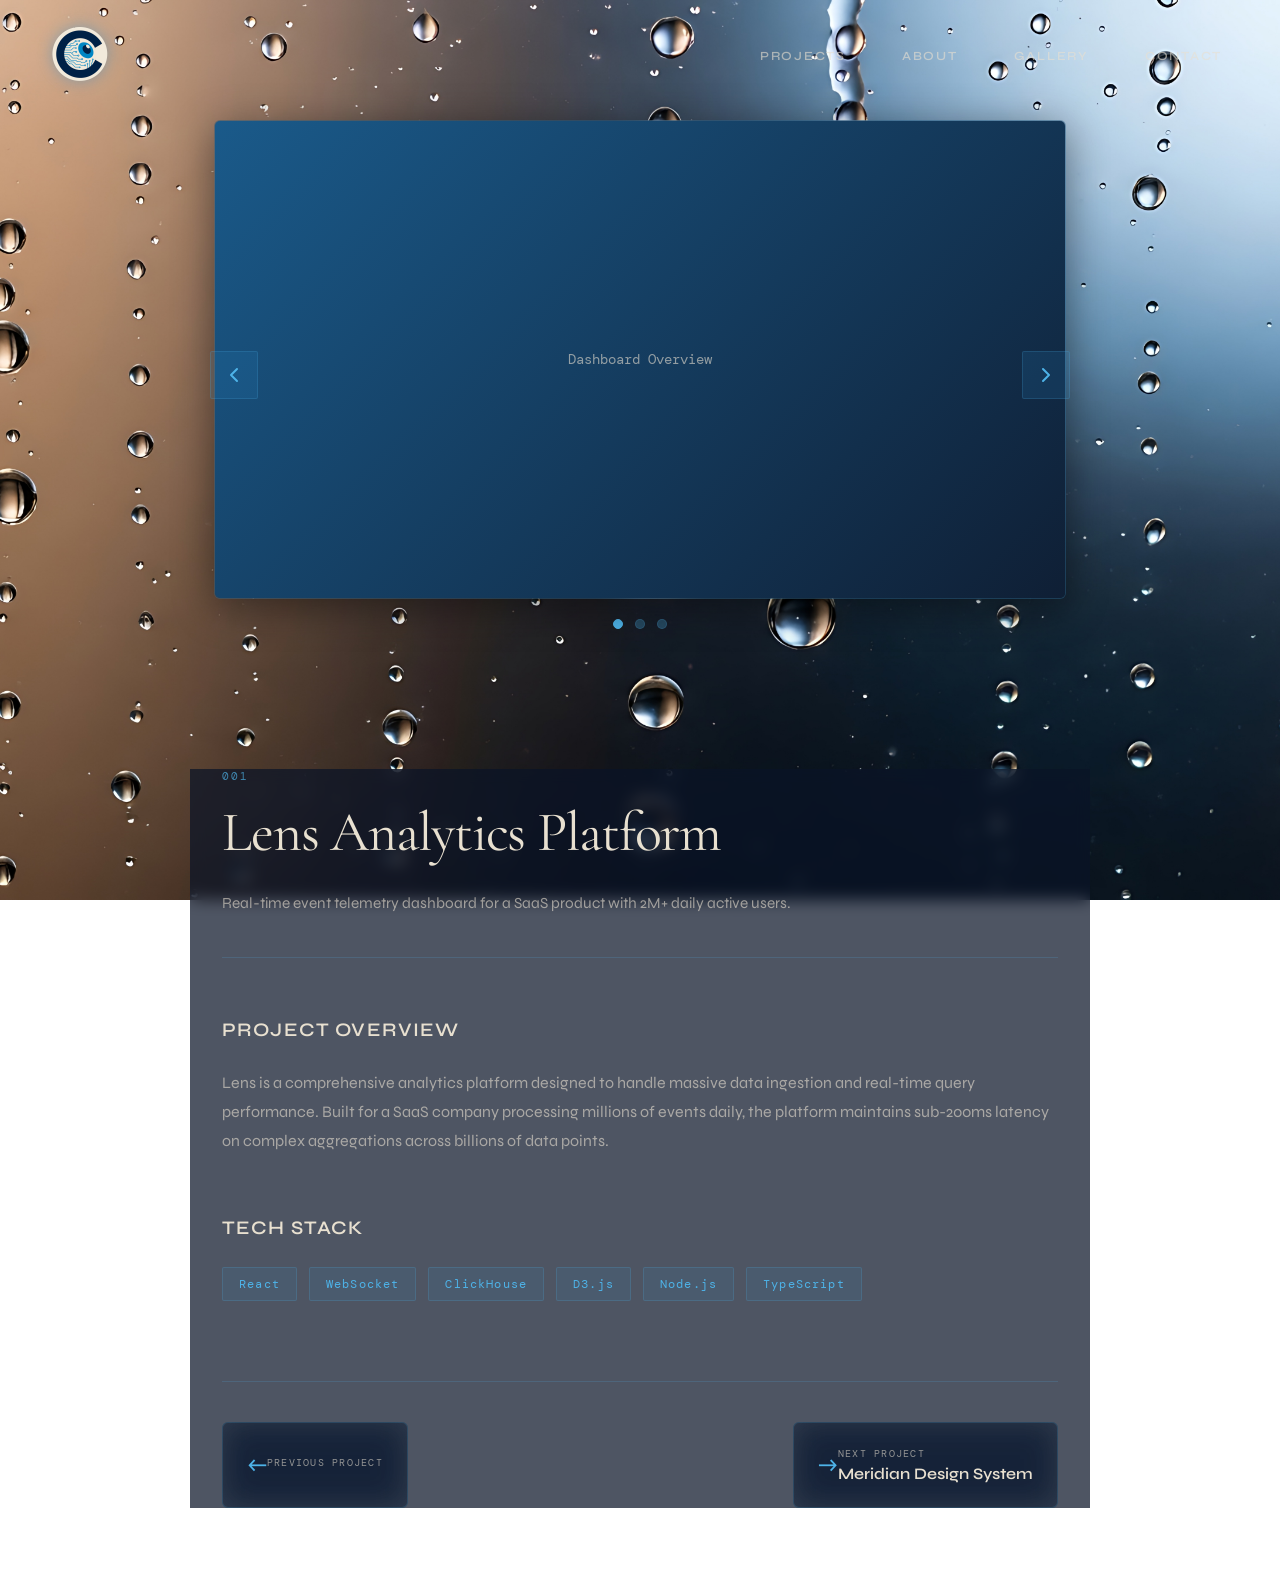
==== project-detail.html @ 80186b22 "ContentUpdate" ====
<!DOCTYPE html>
<html lang="en">

<head>
  <meta charset="UTF-8" />
  <meta name="viewport" content="width=device-width, initial-scale=1.0" />
  <title>Project Detail - Claude Portfolio</title>

  <link rel="icon" type="image/png" href="imgs/mainLogo.png" />

  <!-- Font pairing -->
  <link rel="preconnect" href="https://fonts.googleapis.com" />
  <link rel="preconnect" href="https://fonts.gstatic.com" crossorigin />
  <link
    href="https://fonts.googleapis.com/css2?family=Cormorant+Garamond:ital,wght@0,300;0,400;0,600;1,300;1,400&family=Syne:wght@400;500;600;700&family=DM+Mono:wght@300;400&display=swap"
    rel="stylesheet" />

  <link rel="stylesheet" href="styles.css" />
  <link rel="stylesheet" href="project-detail.css" />
</head>

<body>

  <!-- ============================================================
       NAVBAR
       ============================================================ -->
  <nav class="navbar" id="navbar">
    <div class="nav-logo-wrapper">
      <a href="index.html#projects" class="nav-logo">
        <img src="imgs/mainLogo.png" alt="Logo" />
      </a>
      <div class="logo-controls">
        <button class="ctrl-btn" id="lightModeBtn">
          <span class="ctrl-icon">☀</span>
          <span>Light Mode</span>
        </button>
        <button class="ctrl-btn" id="langBtn">
          <span class="ctrl-icon">🌐</span>
          <span id="langLabel">Español</span>
        </button>
      </div>
    </div>
    <ul class="nav-links">
      <li><a href="index.html#projects">Projects</a></li>
      <li><a href="index.html#about">About</a></li>
      <li><a href="index.html#gallery">Gallery</a></li>
      <li><a href="index.html#contact">Contact</a></li>
    </ul>
  </nav>

  <!-- ============================================================
       PROJECT DETAIL CONTENT
       ============================================================ -->
  <main class="project-detail-main">

    <!-- Media Carousel Section -->
    <section class="project-hero">
      <div class="carousel-container">
        <div class="carousel-wrapper">
          <div class="carousel-track" id="carouselTrack">
            <!-- Media items are dynamically inserted here -->
          </div>
        </div>

        <!-- Desktop Navigation Arrows -->
        <button class="carousel-arrow carousel-arrow--prev" id="carouselPrev" aria-label="Previous media">
          <svg width="24" height="24" viewBox="0 0 24 24" fill="none" stroke="currentColor" stroke-width="2"
            stroke-linecap="round" stroke-linejoin="round">
            <polyline points="15 18 9 12 15 6"></polyline>
          </svg>
        </button>
        <button class="carousel-arrow carousel-arrow--next" id="carouselNext" aria-label="Next media">
          <svg width="24" height="24" viewBox="0 0 24 24" fill="none" stroke="currentColor" stroke-width="2"
            stroke-linecap="round" stroke-linejoin="round">
            <polyline points="9 18 15 12 9 6"></polyline>
          </svg>
        </button>

        <!-- Carousel Indicators -->
        <div class="carousel-indicators" id="carouselIndicators"></div>
      </div>
    </section>

    <!-- Project Info Section -->
    <section class="project-content">
      <div class="section-inner">

        <!-- Project Header -->
        <div class="project-header">
          <p class="project-number" id="projectNumber">001</p>
          <h1 class="project-title" id="projectTitle">Project Title</h1>
          <p class="project-overview" id="projectOverview">
            Project overview will be displayed here...
          </p>
        </div>

        <!-- Project Description -->
        <div class="project-description">
          <h2 class="section-subtitle">Project Overview</h2>
          <div class="description-content" id="projectDescription">
            <p>Project description will be populated here based on the selected project ID.</p>
          </div>
        </div>

        <!-- Tech Stack / Tags Section -->
        <div class="project-tech-stack">
          <h2 class="section-subtitle">Tech Stack</h2>
          <div class="tech-stack-items" id="projectTechStack">
            <!-- Tech tags populated by JavaScript -->
          </div>
        </div>

        <!-- Navigation to other projects -->
        <div class="project-navigation">
          <a id="prevProjectBtn" href="#" class="nav-project-btn nav-project-btn--prev" style="display: none;">
            <span class="nav-arrow">←</span>
            <span class="nav-text">
              <span class="nav-label">Previous Project</span>
              <span class="nav-title" id="prevProjectTitle"></span>
            </span>
          </a>

          <a id="nextProjectBtn" href="#" class="nav-project-btn nav-project-btn--next" style="display: none;">
            <span class="nav-text">
              <span class="nav-label">Next Project</span>
              <span class="nav-title" id="nextProjectTitle"></span>
            </span>
            <span class="nav-arrow">→</span>
          </a>
        </div>

      </div>
    </section>

  </main>

  <!-- Scripts -->
  <script src="project-detail.js"></script>

</body>

</html>
---- styles.css ----
/* ============================================================
   DESIGN TOKENS & CSS VARIABLES
   ============================================================ */
:root {
  --navy: #0f1f35;
  --navy-mid: #162840;
  --blue-bright: #2d8fce;
  --blue-light: #4eb3e8;
  --cream: #e8e0d0;
  --cream-dim: rgba(232, 224, 208, 0.12);
  --glass-bg: rgba(15, 31, 53, 0.42);
  --glass-border: rgba(78, 179, 232, 0.18);
  --glass-shadow: 0 8px 40px rgba(0, 0, 0, 0.45);
  --text-primary: #e8e0d0;
  --text-secondary: rgba(232, 224, 208, 0.60);
  --text-accent: #4eb3e8;

  /* Parallax speed multipliers — tweak freely */
  --bg-parallax-speed: 0.25;
  /* background moves slower */
  --drop-parallax-speed: 0.55;
  /* droplet layer moves faster */

  /* Content max width */
  --content-max: 900px;

  /* Easing */
  --ease-glass: cubic-bezier(0.23, 1, 0.32, 1);
}

/* ============================================================
   RESET & BASE
   ============================================================ */
*,
*::before,
*::after {
  box-sizing: border-box;
  margin: 0;
  padding: 0;
}

html {
  scroll-behavior: smooth;
}

body {
  font-family: 'Syne', sans-serif;
  background: var(--navy);
  color: var(--text-primary);
  overflow-x: hidden;
  cursor: default;
}

/* ============================================================
   NAVBAR
   ============================================================ */
.navbar {
  position: fixed;
  top: 0;
  left: 0;
  right: 0;
  z-index: 100;
  display: flex;
  align-items: center;
  justify-content: space-between;
  padding: 22px 48px;
  /* Subtle glass navbar that appears after scrolling */
  transition: background 0.5s var(--ease-glass), backdrop-filter 0.5s;
}

.navbar.scrolled {
  background: rgba(10, 20, 35, 0.72);
  backdrop-filter: blur(18px) saturate(140%);
  border-bottom: 1px solid var(--glass-border);
}

/* Nav links — text only, hover animated border */
.nav-links {
  display: flex;
  align-items: center;
  gap: 36px;
  list-style: none;
}

.nav-links a {
  position: relative;
  text-decoration: none;
  color: var(--text-secondary);
  font-family: 'Syne', sans-serif;
  font-size: 0.78rem;
  font-weight: 600;
  letter-spacing: 0.14em;
  text-transform: uppercase;
  padding: 6px 10px;
  transition: color 0.3s;
}

/* Animated border on hover — draws in from corners */
.nav-links a::before,
.nav-links a::after {
  content: '';
  position: absolute;
  inset: 0;
  border: 1px solid transparent;
  transition: border-color 0.3s, clip-path 0.4s var(--ease-glass);
}

.nav-links a::before {
  clip-path: inset(0 100% 100% 0);
  border-color: var(--blue-light);
}

.nav-links a::after {
  clip-path: inset(100% 0 0 100%);
  border-color: var(--blue-light);
}

.nav-links a:hover {
  color: var(--text-primary);
}

.nav-links a:hover::before {
  clip-path: inset(0 0 50% 0);
}

.nav-links a:hover::after {
  clip-path: inset(50% 0 0 0);
}

/* Logo — top RIGHT */
.nav-logo {
  display: flex;
  align-items: center;
  gap: 12px;
  text-decoration: none;
}

.nav-logo img {
  width: 64px;
  height: 64px;
  object-fit: contain;
  filter: drop-shadow(0 0 8px rgba(45, 143, 206, 0.45));
  transition: filter 0.3s, transform 0.3s var(--ease-glass);
}

/* ============================================================
   LOGO HOVER PANEL
   ============================================================ */
.nav-logo-wrapper {
  position: relative;
  display: flex;
  align-items: center;
}

/* The two-button panel that appears on logo hover */
.logo-controls {
  position: absolute;
  top: calc(100% + 2px);
  right: 0;
  display: flex;
  flex-direction: column;
  gap: 8px;
  opacity: 0;
  pointer-events: auto;
  transform: translateY(-6px);
  transition: opacity 0.25s var(--ease-glass), transform 0.25s var(--ease-glass), visibility 0.25s;
  z-index: 200;
  visibility: hidden;
}

.nav-logo-wrapper:hover .logo-controls {
  opacity: 1;
  transform: translateY(0);
  visibility: visible;
}

.nav-logo-wrapper:hover .nav-logo img {
  filter: drop-shadow(0 0 14px rgba(78, 179, 232, 0.75));
  transform: scale(1.06);
}

.ctrl-btn {
  font-family: 'DM Mono', monospace;
  font-size: 0.65rem;
  font-weight: 400;
  letter-spacing: 0.14em;
  text-transform: uppercase;
  white-space: nowrap;
  padding: 9px 16px;
  background: rgba(15, 31, 53, 0.72);
  color: var(--cream);
  border: 1px solid var(--glass-border);
  border-radius: 3px;
  cursor: pointer;
  backdrop-filter: blur(16px) saturate(140%);
  -webkit-backdrop-filter: blur(16px) saturate(140%);
  transition: border-color 0.25s, color 0.25s, background 0.25s, transform 0.2s;
  display: flex;
  align-items: center;
  gap: 7px;
}

.ctrl-btn:hover {
  border-color: var(--blue-light);
  color: var(--blue-light);
  transform: translateX(-3px);
}

.ctrl-btn .ctrl-icon {
  font-size: 0.85rem;
  line-height: 1;
}

/* Active state badge */
.ctrl-btn.active {
  border-color: var(--blue-bright);
  color: var(--blue-light);
  background: rgba(45, 143, 206, 0.18);
}

/* ============================================================
   HERO SECTION — 3-LAYER PARALLAX SYSTEM
   ============================================================ */
.hero {
  position: relative;
  width: 100%;
  min-height: max(640px, 100vh);
  overflow: hidden;
}

/* ---- LAYER 1: BACKGROUND ---- */
/* Static or very slow-moving; the "outside world" seen through glass */
.hero__bg {
  position: absolute;
  inset: -20% 0;
  /* oversized so parallax doesn't show edges */
  background: url('imgs/rain_background.jpeg') center center / cover no-repeat;
  will-change: transform;
  filter: none;
  z-index: 0;
  pointer-events: none;
}

/* ---- LAYER 2: DROPLET GLASS LAYER ---- */
/* Same image, but moves at a DIFFERENT scroll speed.
   Masking confines the wet-glass effect to left/right edges only. */
.hero__droplets {
  position: absolute;
  inset: -20% 0;
  background: url('imgs/rain_background.jpeg') center center / cover no-repeat;
  will-change: transform;

  /* Slightly brighter + high-contrast to separate from bg layer */
  filter: brightness(0.85) contrast(1.15) saturate(1.1);

  /* MASKING: droplet layer visible only on left/right ~28% of screen.
     Center fades away, keeping the content zone clean. */
  -webkit-mask-image: linear-gradient(to right,
      rgba(0, 0, 0, 0.92) 0%,
      rgba(0, 0, 0, 0.70) 12%,
      rgba(0, 0, 0, 0.00) 28%,
      rgba(0, 0, 0, 0.00) 72%,
      rgba(0, 0, 0, 0.70) 88%,
      rgba(0, 0, 0, 0.92) 100%);
  mask-image: linear-gradient(to right,
      rgba(0, 0, 0, 0.92) 0%,
      rgba(0, 0, 0, 0.70) 12%,
      rgba(0, 0, 0, 0.00) 28%,
      rgba(0, 0, 0, 0.00) 72%,
      rgba(0, 0, 0, 0.70) 88%,
      rgba(0, 0, 0, 0.92) 100%);

  z-index: 1;
  pointer-events: none;
}

/* Glass sheen between bg and droplet layer */
.hero__glass-sheen {
  position: absolute;
  inset: 0;
  z-index: 2;
  background: transparent;
  pointer-events: none;
}

.hero > .section-inner {
  position: relative;
  z-index: 10;
  padding-top: 120px;
  padding-bottom: 96px;
}

/* ---- LAYER 3: CONTENT ---- */
.hero__content {
  position: absolute;
  inset: 0;
  z-index: 10;
  display: flex;
  flex-direction: column;
  align-items: center;
  justify-content: center;
  text-align: center;
  padding: 0 24px 40px 24px;
}

.hero__eyebrow {
  font-family: 'DM Mono', monospace;
  font-size: 0.70rem;
  font-weight: 400;
  letter-spacing: 0.28em;
  text-transform: uppercase;
  color: var(--blue-light);
  margin-bottom: 20px;
  opacity: 0;
  animation: fadeUp 0.9s var(--ease-glass) 0.2s forwards;
}

.hero__title {
  font-family: 'Cormorant Garamond', serif;
  font-size: clamp(3.2rem, 7vw, 6.2rem);
  font-weight: 300;
  line-height: 1.08;
  letter-spacing: -0.02em;
  color: var(--cream);
  max-width: 720px;
  opacity: 0;
  animation: fadeUp 1s var(--ease-glass) 0.4s forwards;
}

.hero__title em {
  font-style: italic;
  color: var(--blue-light);
}

.hero__subtitle {
  margin-top: 24px;
  font-family: 'Syne', sans-serif;
  font-size: clamp(0.85rem, 1.5vw, 1rem);
  font-weight: 400;
  color: var(--text-secondary);
  max-width: 480px;
  line-height: 1.75;
  opacity: 0;
  animation: fadeUp 1s var(--ease-glass) 0.6s forwards;
}

.hero__cta-group {
  margin-top: 44px;
  display: flex;
  gap: 16px;
  opacity: 0;
  animation: fadeUp 1s var(--ease-glass) 0.8s forwards;
}

.btn-primary {
  font-family: 'Syne', sans-serif;
  font-size: 0.78rem;
  font-weight: 600;
  letter-spacing: 0.14em;
  text-transform: uppercase;
  text-decoration: none;
  padding: 14px 36px;
  background: var(--blue-bright);
  color: #fff;
  border: 1px solid var(--blue-bright);
  border-radius: 2px;
  cursor: pointer;
  transition: background 0.3s, box-shadow 0.3s, transform 0.2s;
}

.btn-primary:hover {
  background: var(--blue-light);
  box-shadow: 0 0 28px rgba(78, 179, 232, 0.4);
  transform: translateY(-2px);
}

.btn-ghost {
  font-family: 'Syne', sans-serif;
  font-size: 0.78rem;
  font-weight: 600;
  letter-spacing: 0.14em;
  text-transform: uppercase;
  text-decoration: none;
  padding: 14px 36px;
  background: transparent;
  color: var(--cream);
  border: 1px solid var(--glass-border);
  border-radius: 2px;
  cursor: pointer;
  transition: border-color 0.3s, color 0.3s, transform 0.2s;
}

.btn-ghost:hover {
  border-color: var(--blue-light);
  color: var(--blue-light);
  transform: translateY(-2px);
}

/* Scroll cue */
.hero__scroll-cue {
  position: absolute;
  bottom: 36px;
  left: 50%;
  transform: translateX(-50%);
  z-index: 10;
  display: flex;
  flex-direction: column;
  align-items: center;
  gap: 10px;
  opacity: 0;
  animation: fadeIn 1s ease 1.4s forwards;
}

.hero__scroll-cue span {
  font-family: 'DM Mono', monospace;
  font-size: 0.62rem;
  letter-spacing: 0.22em;
  text-transform: uppercase;
  color: var(--text-secondary);
}

.scroll-line {
  width: 1px;
  height: 48px;
  background: linear-gradient(to bottom, var(--blue-light), transparent);
  animation: scrollPulse 2s ease-in-out infinite;
}

/* ============================================================
   SECTION SHARED STYLES
   ============================================================ */
section {
  position: relative;
  z-index: 20;
}

.section-inner {
  max-width: var(--content-max);
  margin: 0 auto;
  padding: 0 32px;
}

.section-label {
  font-family: 'DM Mono', monospace;
  font-size: 0.68rem;
  letter-spacing: 0.28em;
  text-transform: uppercase;
  color: var(--blue-light);
  margin-bottom: 16px;
}

.section-title {
  font-family: 'Cormorant Garamond', serif;
  font-size: clamp(2rem, 4vw, 3.2rem);
  font-weight: 300;
  line-height: 1.15;
  color: var(--cream);
}

/* ============================================================
   ABOUT / INTRO STRIP
   ============================================================ */
.about-strip {
  background: var(--navy-mid);
  border-top: 1px solid var(--glass-border);
  border-bottom: 1px solid var(--glass-border);
  padding: 80px 0;
}

.about-strip .section-inner {
  display: grid;
  grid-template-columns: 100%;
  gap: 64px;
  align-items: center;
  justify-content: center;
}

@media (min-width: 1025px) {
  .about-strip .section-inner {
    max-width: 100vw;
  }

  .about-strip .section-inner>div {
    width: 75vw;
    margin: 0 auto;
  }
}

.about-strip p {
  font-size: 1rem;
  line-height: 1.85;
  color: var(--text-secondary);
}

.about-strip p+p {
  margin-top: 20px;
}

.about-stats {
  display: grid;
  grid-template-columns: 1fr 1fr;
  gap: 28px;
}

.stat-card {
  background: var(--cream-dim);
  border: 1px solid var(--glass-border);
  border-radius: 4px;
  padding: 24px;
  backdrop-filter: blur(8px);
}

.stat-card__number {
  font-family: 'Cormorant Garamond', serif;
  font-size: 2.8rem;
  font-weight: 300;
  color: var(--blue-light);
  line-height: 1;
}

.stat-card__label {
  margin-top: 8px;
  font-size: 0.72rem;
  letter-spacing: 0.12em;
  text-transform: uppercase;
  color: var(--text-secondary);
}

/* ============================================================
   PROJECTS SECTION
   ============================================================ */
.projects-section {
  padding: 120px 0 80px;
  background: transparent;
  position: relative;
  overflow: hidden;
}

/* ---- PROJECTS BG LAYER ---- */
.projects__bg {
  position: absolute;
  inset: -120px 0;
  background: url('imgs/rain_background.jpeg') center center / cover no-repeat;
  will-change: transform;
  filter: brightness(0.55) saturate(0.75);
  z-index: 0;
}

/* ---- PROJECTS DROPLET LAYER ---- */
.projects__droplets {
  position: absolute;
  inset: -120px 0;
  background: url('imgs/rain_background.jpeg') center center / cover no-repeat;
  will-change: transform;
  filter: brightness(0.85) contrast(1.15) saturate(1.1);
  -webkit-mask-image: linear-gradient(to right,
      rgba(0, 0, 0, 0.92) 0%,
      rgba(0, 0, 0, 0.70) 12%,
      rgba(0, 0, 0, 0.00) 28%,
      rgba(0, 0, 0, 0.00) 72%,
      rgba(0, 0, 0, 0.70) 88%,
      rgba(0, 0, 0, 0.92) 100%);
  mask-image: linear-gradient(to right,
      rgba(0, 0, 0, 0.92) 0%,
      rgba(0, 0, 0, 0.70) 12%,
      rgba(0, 0, 0, 0.00) 28%,
      rgba(0, 0, 0, 0.00) 72%,
      rgba(0, 0, 0, 0.70) 88%,
      rgba(0, 0, 0, 0.92) 100%);
  z-index: 1;
}

/* Dark navy overlay to keep cards legible against the rain bg */
.projects__overlay {
  position: absolute;
  inset: 0;
  background: transparent;
  z-index: 2;
  pointer-events: none;
}

/* Lift all projects content above the background layers */
.projects-section .section-inner {
  position: relative;
  z-index: 10;
}

.projects-header {
  margin-bottom: 56px;
}

/* Project carousel */
.projects-grid {
  display: flex;
  gap: 24px;
  overflow-x: auto;
  scroll-behavior: smooth;
  scroll-snap-type: x mandatory;
  scrollbar-width: none;
  -ms-overflow-style: none;
  padding: 34px 2px 34px;
}

.projects-grid::-webkit-scrollbar {
  display: none;
}

/* Wrapper for the carousel track and edge controls */
.projects-grid-wrapper {
  position: relative;
  width: 125%;
  margin-left: -12.5%;
  margin-top: -86px;
  padding-top: 34px;
  padding-bottom: 34px;
}

.project-carousel-btn {
  position: absolute;
  top: 50%;
  z-index: 12;
  width: 48px;
  height: 48px;
  display: grid;
  place-items: center;
  border: 1px solid var(--glass-border);
  border-radius: 50%;
  background: rgba(8, 16, 28, 0.72);
  color: var(--cream);
  box-shadow: var(--glass-shadow);
  backdrop-filter: blur(14px);
  -webkit-backdrop-filter: blur(14px);
  cursor: pointer;
  transform: translateY(-50%);
  transition: border-color 0.25s, color 0.25s, opacity 0.25s, transform 0.25s;
}

.project-carousel-btn span {
  display: block;
  font-family: 'Syne', sans-serif;
  font-size: 2.2rem;
  line-height: 1;
  transform: translateY(-2px);
}

.project-carousel-btn:hover,
.project-carousel-btn:focus-visible {
  border-color: rgba(78, 179, 232, 0.55);
  color: var(--blue-light);
  outline: none;
  transform: translateY(-50%) scale(1.05);
}

.project-carousel-btn:disabled {
  cursor: default;
  opacity: 0.35;
  transform: translateY(-50%);
}

.project-carousel-btn--prev {
  left: clamp(-72px, -6vw, 8px);
}

.project-carousel-btn--next {
  right: clamp(-72px, -6vw, 8px);
}

/* ---- FROSTED GLASS CARD ---- */
.project-card {
  position: relative;
  display: flex;
  flex: 0 0 calc((100% - 48px) / 3);
  flex-direction: column;
  min-height: 500px;
  background: var(--glass-bg);
  border: 1px solid var(--glass-border);
  border-radius: 6px;
  padding: 28px;
  backdrop-filter: blur(16px) saturate(130%);
  -webkit-backdrop-filter: blur(16px) saturate(130%);
  box-shadow: var(--glass-shadow), inset 0 1px 0 rgba(78, 179, 232, 0.08);
  transition:
    transform 0.38s var(--ease-glass),
    box-shadow 0.38s var(--ease-glass),
    border-color 0.3s;
  overflow: hidden;
  scroll-snap-align: start;
}

/* Inner glass sheen line at top */
.project-card::before {
  content: '';
  position: absolute;
  top: 0;
  left: 12px;
  right: 12px;
  height: 1px;
  background: linear-gradient(to right, transparent, rgba(78, 179, 232, 0.35), transparent);
}

.project-card:hover {
  transform: translateY(-6px) scale(1.015);
  border-color: rgba(78, 179, 232, 0.40);
  box-shadow:
    0 20px 60px rgba(0, 0, 0, 0.55),
    0 0 30px rgba(45, 143, 206, 0.12),
    inset 0 1px 0 rgba(78, 179, 232, 0.12);
}


.card-number {
  font-family: 'DM Mono', monospace;
  font-size: 0.62rem;
  letter-spacing: 0.18em;
  color: var(--blue-light);
  opacity: 0.7;
  margin-bottom: 20px;
}

.project-card-media {
  width: 80%;
  aspect-ratio: 1 / 1;
  align-self: center;
  margin-bottom: 22px;
  border: 1px dashed rgba(78, 179, 232, 0.32);
  border-radius: 4px;
  background: transparent;
  overflow: hidden;
}

.project-card-media img {
  width: 100%;
  height: 100%;
  display: block;
  object-fit: cover;
}

.card-title {
  font-family: 'Cormorant Garamond', serif;
  font-size: 1.45rem;
  font-weight: 400;
  line-height: 1.25;
  color: var(--cream);
  margin-bottom: 12px;
}

.card-desc {
  font-size: 0.84rem;
  line-height: 1.75;
  color: var(--text-secondary);
  margin-bottom: 24px;
}

.card-tech {
  display: flex;
  flex-wrap: wrap;
  gap: 8px;
  margin-bottom: 20px;
}

.tech-tag {
  font-family: 'DM Mono', monospace;
  font-size: 0.63rem;
  letter-spacing: 0.10em;
  padding: 5px 10px;
  border: 1px solid var(--glass-border);
  border-radius: 2px;
  color: var(--blue-light);
  background: rgba(45, 143, 206, 0.07);
}

/* ---- VIEW PROJECT BUTTON ---- */
.btn-view-project {
  font-family: 'Syne', sans-serif;
  font-size: 0.75rem;
  font-weight: 600;
  letter-spacing: 0.12em;
  text-transform: uppercase;
  text-decoration: none;
  display: block;
  width: 100%;
  text-align: center;
  padding: 11px 28px;
  background: var(--blue-bright);
  color: #fff;
  border: 1px solid var(--blue-bright);
  border-radius: 2px;
  cursor: pointer;
  transition: background 0.3s, box-shadow 0.3s, transform 0.2s;
  margin-top: auto;
}

.btn-view-project:hover {
  background: var(--blue-light);
  box-shadow: 0 0 24px rgba(78, 179, 232, 0.35);
  transform: translateY(-2px);
}

/* ---- FROSTED FADE OVERLAY ---- */
/* Sits below the Show More button, above the hidden cards */
.projects-fade-overlay {
  position: absolute;
  bottom: 0;
  left: 0;
  right: 0;
  height: 180px;
  background: linear-gradient(to bottom,
      transparent 0%,
      rgba(15, 31, 53, 0.65) 40%,
      rgba(15, 31, 53, 0.95) 100%);
  backdrop-filter: blur(4px);
  -webkit-backdrop-filter: blur(4px);
  pointer-events: none;
  transition: opacity 0.55s var(--ease-glass);
  border-radius: 0 0 6px 6px;
}

.projects-fade-overlay.hidden {
  opacity: 0;
}

/* ---- SHOW MORE BUTTON ---- */
.show-more-wrap {
  text-align: center;
  margin-top: 40px;
}

.btn-show-more {
  position: relative;
  font-family: 'Syne', sans-serif;
  font-size: 0.78rem;
  font-weight: 600;
  letter-spacing: 0.18em;
  text-transform: uppercase;
  background: transparent;
  color: var(--cream);
  border: 1px solid var(--glass-border);
  border-radius: 2px;
  padding: 14px 40px;
  cursor: pointer;
  transition: border-color 0.3s, color 0.3s, transform 0.25s;
  backdrop-filter: blur(8px);
}

.btn-show-more:hover {
  border-color: var(--blue-light);
  color: var(--blue-light);
  transform: translateY(-2px);
}

.btn-show-more.hidden {
  display: none;
}

/* ============================================================
   GALLERY SECTION
   ============================================================ */
.gallery-section {
  padding: 120px 0 80px;
  background: var(--navy-mid);
  border-top: 1px solid var(--glass-border);
  border-bottom: 1px solid var(--glass-border);
  position: relative;
  overflow: hidden;
}

/* Gallery background layers — hidden, section has solid color */
.gallery__bg {
  position: absolute;
  inset: -20% 0;
  background: url('imgs/rain_background.jpeg') center center / cover no-repeat;
  will-change: transform;
  filter: brightness(0.55) saturate(0.75);
  z-index: 0;
  display: none;
}

.gallery__droplets {
  position: absolute;
  inset: -20% 0;
  background: url('imgs/rain_background.jpeg') center center / cover no-repeat;
  will-change: transform;
  filter: brightness(0.85) contrast(1.15) saturate(1.1);
  -webkit-mask-image: linear-gradient(to right,
      rgba(0, 0, 0, 0.92) 0%,
      rgba(0, 0, 0, 0.70) 12%,
      rgba(0, 0, 0, 0.00) 28%,
      rgba(0, 0, 0, 0.00) 72%,
      rgba(0, 0, 0, 0.70) 88%,
      rgba(0, 0, 0, 0.92) 100%);
  mask-image: linear-gradient(to right,
      rgba(0, 0, 0, 0.92) 0%,
      rgba(0, 0, 0, 0.70) 12%,
      rgba(0, 0, 0, 0.00) 28%,
      rgba(0, 0, 0, 0.70) 88%,
      rgba(0, 0, 0, 0.92) 100%);
  z-index: 1;
  display: none;
}

.gallery__overlay {
  position: absolute;
  inset: 0;
  background: transparent;
  z-index: 2;
  pointer-events: none;
  display: none;
}

.gallery-section .section-inner {
  position: relative;
  z-index: 10;
}

.gallery-header {
  margin-bottom: 56px;
}

/* Gallery grid */
.gallery-grid {
  display: grid;
  grid-template-columns: repeat(3, 1fr);
  gap: 24px;
}

.gallery-item {
  position: relative;
  border-radius: 6px;
  overflow: hidden;
  transition: transform 0.38s var(--ease-glass), box-shadow 0.38s var(--ease-glass);
  cursor: pointer;
}

.gallery-image {
  width: 100%;
  aspect-ratio: 1 / 1;
  display: flex;
  align-items: center;
  justify-content: center;
  position: relative;
  overflow: hidden;
}

.gallery-item:hover .gallery-image::after {
  opacity: 1;
}

.gallery-image::after {
  content: '';
  position: absolute;
  inset: 0;
  background: rgba(0, 0, 0, 0.3);
  opacity: 0;
  transition: opacity 0.3s var(--ease-glass);
}

.gallery-item-title {
  font-family: 'Cormorant Garamond', serif;
  font-size: 1.2rem;
  font-weight: 400;
  color: var(--cream);
  margin-top: 16px;
  margin-bottom: 8px;
}

.gallery-item-desc {
  font-size: 0.78rem;
  color: var(--text-secondary);
  line-height: 1.6;
}

.gallery-item:hover {
  transform: translateY(-4px);
  box-shadow: 0 12px 40px rgba(0, 0, 0, 0.4);
}

/* ============================================================
   FOOTER
   ============================================================ */
footer {
  background: var(--navy-mid);
  border-top: 1px solid var(--glass-border);
  padding: 64px 0 48px;
  position: relative;
  z-index: 20;
}

.footer-inner {
  max-width: var(--content-max);
  margin: 0 auto;
  padding: 0 32px;
  display: flex;
  justify-content: center;
}

.footer-contact-panel {
  width: min(100%, 720px);
  padding: 36px;
  background:
    linear-gradient(135deg, rgba(78, 179, 232, 0.08), rgba(78, 179, 232, 0.02)),
    rgba(15, 31, 53, 0.42);
  border: 1px solid var(--glass-border);
  border-radius: 18px;
  backdrop-filter: blur(16px) saturate(135%);
  -webkit-backdrop-filter: blur(16px) saturate(135%);
  box-shadow: var(--glass-shadow);
}

.footer-kicker {
  font-family: 'DM Mono', monospace;
  font-size: 0.68rem;
  letter-spacing: 0.24em;
  text-transform: uppercase;
  color: var(--blue-light);
  margin-bottom: 16px;
}

.footer-title {
  font-family: 'Cormorant Garamond', serif;
  font-size: clamp(2.1rem, 4vw, 3.4rem);
  font-weight: 300;
  line-height: 1;
  color: var(--cream);
  margin-bottom: 28px;
}

.footer-contact-list {
  display: flex;
  flex-direction: column;
  gap: 14px;
}

.footer-contact-item {
  display: flex;
  align-items: center;
  justify-content: space-between;
  gap: 20px;
  padding: 18px 20px;
  border: 1px solid rgba(78, 179, 232, 0.14);
  border-radius: 14px;
  background: rgba(255, 255, 255, 0.03);
  text-decoration: none;
  transition: border-color 0.25s, transform 0.25s, background 0.25s;
}

.footer-contact-item:hover {
  border-color: rgba(78, 179, 232, 0.34);
  background: rgba(78, 179, 232, 0.08);
  transform: translateY(-2px);
}

.footer-contact-label {
  font-family: 'DM Mono', monospace;
  font-size: 0.72rem;
  letter-spacing: 0.18em;
  text-transform: uppercase;
  color: var(--blue-light);
}

.footer-contact-value {
  font-size: 0.96rem;
  color: var(--text-primary);
  text-align: right;
  word-break: break-word;
}

.footer-bottom {
  max-width: var(--content-max);
  margin: 48px auto 0;
  padding: 24px 32px 0;
  border-top: 1px solid var(--glass-border);
  display: flex;
  justify-content: space-between;
  align-items: center;
}

.footer-bottom p {
  font-family: 'DM Mono', monospace;
  font-size: 0.65rem;
  letter-spacing: 0.12em;
  color: var(--text-secondary);
  opacity: 0.55;
}

/* ============================================================
   LIGHT MODE — cream background, navy lettering
   ============================================================ */

/* Override CSS custom properties */
body.light-mode {
  --text-primary: #0f1f35;
  --text-secondary: rgba(15, 31, 53, 0.60);
  --text-accent: #1a5a8a;
  --glass-bg: rgba(216, 208, 190, 0.60);
  --glass-border: rgba(15, 31, 53, 0.18);
  --glass-shadow: 0 8px 40px rgba(0, 0, 0, 0.12);
  --cream-dim: rgba(15, 31, 53, 0.06);
  background: #e8e0d0;
  color: #0f1f35;
  transition: background 0.4s ease, color 0.4s ease;
}

/* Navbar */
body.light-mode .navbar.scrolled {
  background: rgba(232, 224, 208, 0.85);
  border-bottom-color: rgba(15, 31, 53, 0.15);
}

body.light-mode .nav-links a {
  color: rgba(15, 31, 53, 0.60);
}

body.light-mode .nav-links a:hover {
  color: #0f1f35;
}

body.light-mode .nav-links a::before,
body.light-mode .nav-links a::after {
  border-color: #1a5a8a;
}

/* Hero layers — brighter in light mode */
body.light-mode .hero__bg {
  filter: brightness(0.80) saturate(0.85);
}

body.light-mode .hero__droplets {
  filter: brightness(1.05) contrast(1.1) saturate(1.05);
}

body.light-mode .hero__glass-sheen {
  background:
    radial-gradient(ellipse 80% 80% at 50% 50%,
      transparent 50%,
      rgba(232, 224, 208, 0.45) 100%),
    linear-gradient(to right,
      rgba(232, 224, 208, 0.25) 0%,
      rgba(232, 224, 208, 0.00) 22%,
      rgba(232, 224, 208, 0.00) 78%,
      rgba(232, 224, 208, 0.25) 100%);
}

/* Hero text stays cream so it reads against the image */
body.light-mode .hero__title {
  color: #e8e0d0;
}

body.light-mode .hero__eyebrow {
  color: #a8d8f0;
}

body.light-mode .hero__subtitle {
  color: rgba(232, 224, 208, 0.80);
}

body.light-mode .scroll-line {
  background: linear-gradient(to bottom, #a8d8f0, transparent);
}

body.light-mode .hero__scroll-cue span {
  color: rgba(232, 224, 208, 0.70);
}

/* About strip */
body.light-mode .about-strip {
  background: #d8d0c0;
  border-color: rgba(15, 31, 53, 0.15);
}

body.light-mode .about-strip p {
  color: rgba(15, 31, 53, 0.65);
}

body.light-mode .stat-card {
  background: rgba(15, 31, 53, 0.06);
  border-color: rgba(15, 31, 53, 0.14);
}

body.light-mode .stat-card__number {
  color: #1a5a8a;
}

body.light-mode .stat-card__label {
  color: rgba(15, 31, 53, 0.55);
}

/* Section labels and titles */
body.light-mode .section-label {
  color: #1a5a8a;
}

body.light-mode .section-title {
  color: #0f1f35;
}

/* Projects section overlay — lighter in light mode */
body.light-mode .projects__overlay {
  background: rgba(220, 213, 198, 0.60);
}

body.light-mode .projects__bg {
  filter: brightness(0.80) saturate(0.85);
}

body.light-mode .projects__droplets {
  filter: brightness(1.05) contrast(1.1) saturate(1.05);
}

/* Project cards */
body.light-mode .project-card {
  background: rgba(232, 224, 208, 0.70);
  border-color: rgba(15, 31, 53, 0.15);
  box-shadow: 0 8px 32px rgba(0, 0, 0, 0.10), inset 0 1px 0 rgba(255, 255, 255, 0.6);
}

body.light-mode .project-card::before {
  background: linear-gradient(to right, transparent, rgba(15, 31, 53, 0.15), transparent);
}

body.light-mode .project-card:hover {
  border-color: rgba(26, 90, 138, 0.45);
  box-shadow: 0 20px 50px rgba(0, 0, 0, 0.14), 0 0 24px rgba(26, 90, 138, 0.10),
    inset 0 1px 0 rgba(255, 255, 255, 0.7);
}

body.light-mode .project-carousel-btn {
  background: rgba(232, 224, 208, 0.78);
  color: #0f1f35;
}

body.light-mode .card-number {
  color: #1a5a8a;
}

body.light-mode .project-card-media {
  border-color: rgba(26, 90, 138, 0.28);
}

body.light-mode .card-title {
  color: #0f1f35;
}

body.light-mode .card-desc {
  color: rgba(15, 31, 53, 0.62);
}

body.light-mode .tech-tag {
  color: #1a5a8a;
  border-color: rgba(15, 31, 53, 0.15);
  background: rgba(26, 90, 138, 0.07);
}

body.light-mode .projects-fade-overlay {
  background: linear-gradient(to bottom,
      transparent 0%,
      rgba(220, 213, 198, 0.65) 40%,
      rgba(220, 213, 198, 0.95) 100%);
}

/* Buttons */
body.light-mode .btn-ghost {
  color: #0f1f35;
  border-color: rgba(15, 31, 53, 0.25);
}

body.light-mode .btn-ghost:hover {
  border-color: #1a5a8a;
  color: #1a5a8a;
}

body.light-mode .btn-show-more {
  color: #0f1f35;
  border-color: rgba(15, 31, 53, 0.25);
}

body.light-mode .btn-show-more:hover {
  border-color: #1a5a8a;
  color: #1a5a8a;
}

/* Control buttons */
body.light-mode .ctrl-btn {
  background: rgba(232, 224, 208, 0.88);
  color: #0f1f35;
  border-color: rgba(15, 31, 53, 0.20);
}

body.light-mode .ctrl-btn:hover {
  border-color: #1a5a8a;
  color: #1a5a8a;
}

body.light-mode .ctrl-btn.active {
  border-color: #1a5a8a;
  color: #1a5a8a;
  background: rgba(26, 90, 138, 0.10);
}

/* Gallery section */
body.light-mode .gallery__overlay {
  background: rgba(220, 213, 198, 0.60);
}

body.light-mode .gallery__bg {
  filter: brightness(0.80) saturate(0.85);
}

body.light-mode .gallery__droplets {
  filter: brightness(1.05) contrast(1.1) saturate(1.05);
}

body.light-mode .gallery-item-title {
  color: #0f1f35;
}

body.light-mode .gallery-item-desc {
  color: rgba(15, 31, 53, 0.62);
}

/* Footer */
body.light-mode footer {
  background: #d8d0c0;
  border-top-color: rgba(15, 31, 53, 0.15);
}

body.light-mode .footer-bubble-mobile {
  background: rgba(255, 255, 255, 0.96);
  color: #0f1f35;
  box-shadow: 0 18px 40px rgba(15, 31, 53, 0.12);
}

body.light-mode .footer-bubble-mobile::after {
  border-color: transparent transparent rgba(255, 255, 255, 0.96) transparent;
}

body.light-mode .footer-links h4 {
  color: #1a5a8a;
}

body.light-mode .footer-links a {
  color: rgba(15, 31, 53, 0.60);
}

body.light-mode .footer-links a:hover {
  color: #0f1f35;
}

body.light-mode .footer-bottom {
  border-top-color: rgba(15, 31, 53, 0.12);
}

body.light-mode .footer-bottom p {
  color: rgba(15, 31, 53, 0.45);
}

body.light-mode .nav-logo img {
  filter: drop-shadow(0 0 8px rgba(26, 90, 138, 0.35));
}

/* ============================================================
   KEYFRAME ANIMATIONS
   ============================================================ */
@keyframes fadeUp {
  from {
    opacity: 0;
    transform: translateY(22px);
  }

  to {
    opacity: 1;
    transform: translateY(0);
  }
}

@keyframes fadeIn {
  from {
    opacity: 0;
  }

  to {
    opacity: 1;
  }
}

@keyframes scrollPulse {

  0%,
  100% {
    opacity: 0.3;
    transform: scaleY(1);
  }

  50% {
    opacity: 1;
    transform: scaleY(1.15);
  }
}

/* ============================================================
   MOBILE BOTTOM NAV — Floating Glass Island
   Hidden on desktop; shown via media query at ≤ 768px.
   ============================================================ */
.mobile-bottom-nav {
  /* Hidden by default — revealed at ≤ 768px */
  display: none;
  position: fixed;
  bottom: 16px;
  left: 50%;
  transform: translateX(-50%);
  z-index: 1000;

  /* Pill-shaped floating island */
  width: 90%;
  max-width: 400px;
  padding: 8px 12px;
  border-radius: 999px;

  /* Glass effect */
  background: rgba(10, 20, 35, 0.72);
  backdrop-filter: blur(20px) saturate(150%);
  -webkit-backdrop-filter: blur(20px) saturate(150%);
  border: 1px solid var(--glass-border);
  box-shadow:
    0 8px 32px rgba(0, 0, 0, 0.45),
    0 0 0 1px rgba(78, 179, 232, 0.06),
    inset 0 1px 0 rgba(255, 255, 255, 0.05);

  /* Layout */
  align-items: center;
  justify-content: space-around;
  gap: 4px;
}

/* ---- Individual nav item ---- */
.mobile-nav-item {
  display: flex;
  flex-direction: column;
  align-items: center;
  justify-content: center;
  gap: 4px;
  text-decoration: none;
  color: var(--text-secondary);
  padding: 8px 12px;
  border-radius: 16px;
  min-width: 56px;
  min-height: 44px;
  /* Accessibility: ≥ 44px tap target */
  transition:
    color 0.3s var(--ease-glass),
    transform 0.25s var(--ease-glass),
    background 0.3s var(--ease-glass);
  position: relative;
}

.mobile-nav-item svg {
  width: 22px;
  height: 22px;
  flex-shrink: 0;
  transition: transform 0.25s var(--ease-glass);
}

.mobile-nav-item span {
  font-family: 'Syne', sans-serif;
  font-size: 0.58rem;
  font-weight: 600;
  letter-spacing: 0.08em;
  text-transform: uppercase;
  line-height: 1;
}

/* ---- Hover / Tap interaction ---- */
.mobile-nav-item:hover,
.mobile-nav-item:active {
  color: var(--cream);
  transform: translateY(-3px);
}

.mobile-nav-item:hover svg,
.mobile-nav-item:active svg {
  transform: scale(1.12);
}

/* ---- Active state — current section ---- */
.mobile-nav-item.active {
  color: var(--blue-light);
  background: rgba(45, 143, 206, 0.12);
}

/* Glow dot indicator below active icon */
.mobile-nav-item.active::after {
  content: '';
  position: absolute;
  bottom: 4px;
  left: 50%;
  transform: translateX(-50%);
  width: 4px;
  height: 4px;
  border-radius: 50%;
  background: var(--blue-light);
  box-shadow: 0 0 8px rgba(78, 179, 232, 0.6);
  animation: navDotPulse 2s ease-in-out infinite;
}

@keyframes navDotPulse {

  0%,
  100% {
    opacity: 0.7;
  }

  50% {
    opacity: 1;
  }
}

@keyframes footerBubbleReveal {
  from {
    opacity: 0;
    transform: translateY(16px) scale(0.96);
  }

  to {
    opacity: 1;
    transform: translateY(0) scale(1);
  }
}

@keyframes blinkCursor {

  0%,
  49% {
    opacity: 1;
  }

  50%,
  100% {
    opacity: 0;
  }
}

/* ---- Light mode overrides ---- */
body.light-mode .mobile-bottom-nav {
  background: rgba(232, 224, 208, 0.82);
  border-color: rgba(15, 31, 53, 0.15);
  box-shadow:
    0 8px 32px rgba(0, 0, 0, 0.12),
    0 0 0 1px rgba(15, 31, 53, 0.06),
    inset 0 1px 0 rgba(255, 255, 255, 0.5);
}

body.light-mode .mobile-nav-item {
  color: rgba(15, 31, 53, 0.55);
}

body.light-mode .mobile-nav-item:hover,
body.light-mode .mobile-nav-item:active {
  color: #0f1f35;
}

body.light-mode .mobile-nav-item.active {
  color: #1a5a8a;
  background: rgba(26, 90, 138, 0.10);
}

body.light-mode .mobile-nav-item.active::after {
  background: #1a5a8a;
  box-shadow: 0 0 8px rgba(26, 90, 138, 0.4);
}

/* ============================================================
   RESPONSIVE
   ============================================================ */
/* ============================================================
   RESPONSIVE
   ============================================================ */

/* --- LARGE DESKTOPS (Ultra-wide screens) --- */
@media (min-width: 1600px) {
  :root {
    --content-max: 1200px;
  }

  .hero__title {
    font-size: clamp(4rem, 8vw, 7.5rem);
  }
}

/* --- LAPTOPS & STANDARD DESKTOPS --- */
/* Default styles cover 1025px - 1440px range */

/* --- IPADS & TABLETS (Large) --- */
@media (max-width: 1024px) {
  .section-inner {
    padding: 0 48px;
  }

  .hero__content {
    padding-bottom: 120px;
  }

  .projects-grid {
    gap: 20px;
  }

  .project-card {
    flex-basis: calc((100% - 20px) / 2);
  }

  .project-carousel-btn--prev {
    left: -24px;
  }

  .project-carousel-btn--next {
    right: -24px;
  }

  .gallery-grid {
    gap: 20px;
  }
}

/* --- SMALL TABLETS & PORTRAIT IPADS --- */
@media (max-width: 900px) {
  .navbar {
    padding: 18px 24px;
  }

  .nav-links {
    gap: 20px;
  }

  .about-strip .section-inner {
    grid-template-columns: 1fr;
    gap: 48px;
  }

  .gallery-grid {
    grid-template-columns: repeat(2, 1fr);
  }
}

/* --- MOBILE LANDSCAPE & SMALL TABLETS --- */
@media (max-width: 768px) {

  /* Hide desktop nav links on mobile — bottom nav takes over */
  .nav-links {
    display: none;
  }

  .section-inner {
    padding: 0 32px;
  }

  .hero__title {
    font-size: clamp(2.5rem, 8vw, 3.8rem);
  }

  .hero__subtitle {
    font-size: 0.9rem;
    max-width: 400px;
  }

  .about-stats {
    gap: 20px;
  }

  /* Extra bottom padding so footer content isn't hidden behind the floating nav */
  footer {
    padding-bottom: 100px;
  }

  .footer-inner {
    flex-wrap: wrap;
    justify-content: center;
    gap: 88px 24px;
  }

  .footer-brand {
    flex: 1 1 100%;
    display: flex;
    justify-content: flex-start;
    min-height: 132px;
  }

  .footer-links {
    flex: 1 1 calc(50% - 12px);
    min-width: 0;
  }

  .footer-links h4,
  .footer-links ul {
    text-align: center;
  }

  .footer-bubble-mobile {
    display: block;
    position: absolute;
    left: 0;
    top: 0;
    width: min(280px, calc(100vw - 64px));
    padding: 16px 18px;
    border-radius: 18px;
    background: rgba(255, 255, 255, 0.96);
    color: #12243b;
    box-shadow: 0 18px 40px rgba(7, 14, 24, 0.28);
    opacity: 0;
    pointer-events: none;
    transform: translateY(16px) scale(0.96);
    transition: opacity 0.3s ease, transform 0.3s ease;
    z-index: 3;
  }

  .footer-bubble-mobile::after {
    content: '';
    position: absolute;
    top: -10px;
    left: 18px;
    border-width: 0 10px 10px 10px;
    border-style: solid;
    border-color: transparent transparent rgba(255, 255, 255, 0.96) transparent;
  }

  .footer-bubble-mobile.is-visible {
    opacity: 1;
    transform: translateY(0) scale(1);
    animation: footerBubbleReveal 0.38s var(--ease-glass);
  }

  .footer-bubble-mobile-text {
    min-height: 5.3em;
    font-size: 0.84rem;
    line-height: 1.6;
    color: inherit;
  }

  .footer-bubble-mobile-text::after {
    content: '|';
    margin-left: 2px;
    opacity: 0;
  }

  .footer-bubble-mobile.is-typing .footer-bubble-mobile-text::after {
    opacity: 1;
    animation: blinkCursor 0.8s step-end infinite;
  }

  /* Show mobile bottom nav */
  .mobile-bottom-nav {
    display: flex;
  }

  /* Convert gallery grid to a swipeable carousel */
  .gallery-grid {
    display: flex;
    overflow-x: auto;
    scroll-snap-type: x mandatory;
    gap: 16px;
    padding-bottom: 24px;
    margin: 0 -32px;
    padding-left: 32px;
    padding-right: 32px;
    scrollbar-width: none;
    -ms-overflow-style: none;
  }

  .gallery-grid::-webkit-scrollbar {
    display: none;
  }

  .gallery-item {
    flex: 0 0 85%;
    scroll-snap-align: center;
  }

  .hero > .section-inner {
    padding-top: 104px;
    padding-bottom: 96px;
  }

  .projects-grid {
    gap: 16px;
    margin: 0 -32px;
    padding-left: 32px;
    padding-right: 32px;
    scroll-padding-left: 32px;
  }

  .project-card {
    flex-basis: 85%;
  }

  .project-carousel-btn {
    width: 42px;
    height: 42px;
  }

  .project-carousel-btn span {
    font-size: 2rem;
  }

  .project-carousel-btn--prev {
    left: 4px;
  }

  .project-carousel-btn--next {
    right: 4px;
  }

}

/* --- MOBILE PORTRAIT (Phones) --- */
@media (max-width: 600px) {

  .footer-inner {
    gap: 96px 20px;
  }

  .footer-brand {
    flex: 1 1 100%;
  }

  .hero__title {
    font-size: 2.4rem;
    line-height: 1.1;
  }

  .hero__content {
    padding-top: 80px;
  }

  .hero__cta-group {
    flex-direction: column;
    width: 100%;
    max-width: 280px;
    gap: 12px;
  }

  .btn-primary,
  .btn-ghost {
    width: 100%;
    text-align: center;
    padding: 16px 24px;
  }

  .stat-card {
    padding: 20px;
  }

  .stat-card__number {
    font-size: 2.2rem;
  }
}

/* --- SMALL MOBILE (iPhone SE, etc.) --- */
@media (max-width: 480px) {
  .footer-inner {
    gap: 104px 18px;
  }

  .footer-bubble-mobile {
    width: min(250px, calc(100vw - 48px));
  }

  .section-title {
    font-size: 2rem;
  }

  .project-card {
    padding: 24px;
  }

  .card-title {
    font-size: 1.3rem;
  }

  .section-label {
    font-size: 0.62rem;
  }
}
---- project-detail.css ----
/* ============================================================
   PROJECT DETAIL PAGE STYLES
   ============================================================ */

/* ---- PAGE BACKGROUND ---- */
body {
  background: url('imgs/rain_background.jpeg') center center / cover fixed no-repeat;
}

/* ---- HERO / CAROUSEL SECTION ---- */
.project-hero {
  width: 100%;
  padding: 120px 0 60px;
  background: transparent;
  position: relative;
}

/* ---- TEXT CONTENT BACKDROP ---- */
.project-content {
  background: url('imgs/rain_background.jpeg') center center / cover fixed no-repeat;
}

.project-content .section-inner {
  background: rgba(10, 20, 40, 0.72);
  backdrop-filter: blur(8px);
  -webkit-backdrop-filter: blur(8px);
}

.carousel-container {
  position: relative;
  width: 100%;
  max-width: var(--content-max);
  margin: 0 auto;
  padding: 0 24px;
}

.carousel-wrapper {
  position: relative;
  width: 100%;
  overflow: hidden;
  border-radius: 6px;
  aspect-ratio: 16 / 9;
  background: var(--glass-bg);
  border: 1px solid var(--glass-border);
  backdrop-filter: blur(16px) saturate(130%);
  -webkit-backdrop-filter: blur(16px) saturate(130%);
  box-shadow: var(--glass-shadow), inset 0 1px 0 rgba(78, 179, 232, 0.08);
}

.carousel-track {
  display: flex;
  width: 100%;
  height: 100%;
  transition: transform 0.5s var(--ease-glass);
}

.carousel-slide {
  display: flex;
  align-items: center;
  justify-content: center;
  width: 100%;
  height: 100%;
  flex-shrink: 0;
  background: linear-gradient(135deg, var(--navy-mid) 0%, var(--navy) 100%);
  position: relative;
}

.carousel-slide img,
.carousel-slide video {
  width: 100%;
  height: 100%;
  object-fit: cover;
}

.carousel-slide-placeholder {
  display: flex;
  align-items: center;
  justify-content: center;
  width: 100%;
  height: 100%;
  font-family: 'DM Mono', monospace;
  font-size: 0.85rem;
  color: var(--text-secondary);
  background: linear-gradient(135deg, #1a5a8a 0%, var(--navy) 100%);
}

/* Carousel Arrows */
.carousel-arrow {
  position: absolute;
  top: 50%;
  transform: translateY(-50%);
  width: 48px;
  height: 48px;
  display: flex;
  align-items: center;
  justify-content: center;
  background: rgba(45, 143, 206, 0.15);
  border: 1px solid var(--glass-border);
  border-radius: 2px;
  color: var(--blue-light);
  cursor: pointer;
  transition: background 0.3s, border-color 0.3s, transform 0.2s;
  z-index: 10;
}

.carousel-arrow:hover {
  background: rgba(45, 143, 206, 0.25);
  border-color: var(--blue-light);
  transform: translateY(-50%) scale(1.08);
}

.carousel-arrow--prev {
  left: 20px;
}

.carousel-arrow--next {
  right: 20px;
}

/* Hide arrows on mobile */
@media (max-width: 768px) {
  .carousel-arrow {
    display: none;
  }
}

/* Carousel Indicators */
.carousel-indicators {
  display: flex;
  gap: 12px;
  justify-content: center;
  margin-top: 20px;
}

.carousel-indicator {
  width: 10px;
  height: 10px;
  border-radius: 50%;
  background: rgba(78, 179, 232, 0.3);
  border: 1px solid var(--glass-border);
  cursor: pointer;
  transition: background 0.3s, border-color 0.3s, transform 0.2s;
}

.carousel-indicator.active {
  background: var(--blue-light);
  border-color: var(--blue-light);
}

.carousel-indicator:hover {
  background: var(--blue-bright);
  border-color: var(--blue-bright);
  transform: scale(1.2);
}

/* ---- PROJECT CONTENT SECTION ---- */
.project-detail-main {
  min-height: 100vh;
}

.project-content {
  padding: 80px 0;
  background: url('imgs/rain_background.jpeg') center center / cover fixed no-repeat;
}

/* Back Button */
.back-button {
  display: inline-flex;
  align-items: center;
  gap: 10px;
  font-family: 'Syne', sans-serif;
  font-size: 0.78rem;
  font-weight: 600;
  letter-spacing: 0.12em;
  text-transform: uppercase;
  color: var(--blue-light);
  text-decoration: none;
  padding: 10px 16px;
  margin-bottom: 40px;
  border: 1px solid var(--glass-border);
  border-radius: 2px;
  background: transparent;
  cursor: pointer;
  transition: border-color 0.3s, color 0.3s, background 0.3s;
}

.back-button:hover {
  border-color: var(--blue-light);
  color: var(--blue-light);
  background: rgba(78, 179, 232, 0.08);
}

/* Project Header */
.project-header {
  margin-bottom: 60px;
  padding-bottom: 40px;
  border-bottom: 1px solid var(--glass-border);
}

.project-number {
  font-family: 'DM Mono', monospace;
  font-size: 0.70rem;
  letter-spacing: 0.18em;
  color: var(--blue-light);
  opacity: 0.7;
  margin-bottom: 16px;
}

.project-title {
  font-family: 'Cormorant Garamond', serif;
  font-size: clamp(2rem, 5vw, 3.5rem);
  font-weight: 400;
  line-height: 1.2;
  letter-spacing: -0.02em;
  color: var(--cream);
  margin-bottom: 24px;
}

.project-overview {
  font-family: 'Syne', sans-serif;
  font-size: clamp(0.95rem, 1.2vw, 1.1rem);
  line-height: 1.75;
  color: var(--text-secondary);
  max-width: 720px;
}

/* Section Subtitle */
.section-subtitle {
  font-family: 'Syne', sans-serif;
  font-size: 1.2rem;
  font-weight: 600;
  letter-spacing: 0.06em;
  text-transform: uppercase;
  color: var(--cream);
  margin-bottom: 28px;
}

/* Description Section */
.project-description {
  margin-bottom: 60px;
}

.description-content {
  display: grid;
  grid-template-columns: 1fr;
  gap: 20px;
}

.description-content p {
  font-family: 'Syne', sans-serif;
  font-size: 1rem;
  line-height: 1.8;
  color: var(--text-secondary);
}

.description-content strong {
  color: var(--cream);
}

/* Challenges Section */
.project-section {
  margin-bottom: 60px;
}

.challenges-content {
  display: grid;
  grid-template-columns: repeat(auto-fit, minmax(300px, 1fr));
  gap: 28px;
}

.challenge-item {
  background: var(--glass-bg);
  border: 1px solid var(--glass-border);
  border-radius: 6px;
  padding: 28px;
  backdrop-filter: blur(16px) saturate(130%);
  -webkit-backdrop-filter: blur(16px) saturate(130%);
  transition: transform 0.3s var(--ease-glass), border-color 0.3s;
}

.challenge-item:hover {
  transform: translateY(-4px);
  border-color: rgba(78, 179, 232, 0.40);
}

.challenge-item h3 {
  font-family: 'Syne', sans-serif;
  font-size: 1.1rem;
  font-weight: 600;
  color: var(--blue-light);
  margin-bottom: 12px;
}

.challenge-item p {
  font-family: 'Syne', sans-serif;
  font-size: 0.95rem;
  line-height: 1.7;
  color: var(--text-secondary);
}

/* Tech Stack Section */
.project-tech-stack {
  margin-bottom: 60px;
}

.tech-stack-items {
  display: flex;
  flex-wrap: wrap;
  gap: 12px;
}

.tech-stack-tag {
  font-family: 'DM Mono', monospace;
  font-size: 0.73rem;
  letter-spacing: 0.10em;
  padding: 8px 16px;
  border: 1px solid var(--glass-border);
  border-radius: 2px;
  color: var(--blue-light);
  background: rgba(45, 143, 206, 0.1);
  transition: border-color 0.3s, background 0.3s, color 0.3s;
}

.tech-stack-tag:hover {
  border-color: var(--blue-bright);
  background: rgba(45, 143, 206, 0.18);
  color: var(--blue-bright);
}

/* Project Navigation (Prev/Next) */
.project-navigation {
  display: grid;
  grid-template-columns: 1fr 1fr;
  gap: 20px;
  margin-top: 80px;
  padding-top: 40px;
  border-top: 1px solid var(--glass-border);
}

.nav-project-btn {
  display: flex !important;
  align-items: center;
  justify-content: space-between;
  padding: 24px;
  background: var(--glass-bg);
  border: 1px solid var(--glass-border);
  border-radius: 6px;
  text-decoration: none;
  color: var(--cream);
  backdrop-filter: blur(16px) saturate(130%);
  -webkit-backdrop-filter: blur(16px) saturate(130%);
  transition: transform 0.3s var(--ease-glass), border-color 0.3s;
}

.nav-project-btn:hover {
  transform: translateX(var(--translate-x, 8px));
  border-color: rgba(78, 179, 232, 0.40);
}

.nav-project-btn--prev {
  --translate-x: -8px;
  justify-self: start;
}

.nav-project-btn--prev:hover {
  --translate-x: -8px;
}

.nav-project-btn--next {
  --translate-x: 8px;
  justify-self: end;
}

.nav-project-btn--next:hover {
  --translate-x: 8px;
}

.nav-arrow {
  font-size: 1.5rem;
  color: var(--blue-light);
  transition: color 0.3s;
}

.nav-project-btn:hover .nav-arrow {
  color: var(--blue-bright);
}

.nav-text {
  display: flex;
  flex-direction: column;
  gap: 4px;
}

.nav-label {
  font-family: 'DM Mono', monospace;
  font-size: 0.65rem;
  letter-spacing: 0.12em;
  text-transform: uppercase;
  color: var(--text-secondary);
}

.nav-title {
  font-family: 'Syne', sans-serif;
  font-size: 1rem;
  font-weight: 600;
  color: var(--cream);
}

.nav-project-btn--prev {
  flex-direction: row;
}

.nav-project-btn--next {
  flex-direction: row-reverse;
}

/* ============================================================
   RESPONSIVE DESIGN
   ============================================================ */

@media (max-width: 768px) {
  .project-hero {
    padding: 80px 0 40px;
  }

  .carousel-wrapper {
    aspect-ratio: 4 / 5;
  }

  .carousel-arrow {
    width: 40px;
    height: 40px;
  }

  .carousel-arrow--prev {
    left: 12px;
  }

  .carousel-arrow--next {
    right: 12px;
  }

  .project-content {
    padding: 60px 0;
  }

  .section-inner {
    padding: 0 20px;
  }

  .project-title {
    font-size: clamp(1.5rem, 4vw, 2.5rem);
  }

  .project-header {
    margin-bottom: 40px;
    padding-bottom: 30px;
  }

  .project-description,
  .project-section,
  .project-tech-stack {
    margin-bottom: 40px;
  }

  .challenges-content {
    grid-template-columns: 1fr;
  }

  .project-navigation {
    grid-template-columns: 1fr;
    margin-top: 60px;
  }

  .nav-project-btn--prev,
  .nav-project-btn--next {
    justify-self: auto;
  }
}

@media (max-width: 480px) {
  .carousel-wrapper {
    aspect-ratio: 1 / 1.2;
  }

  .project-hero {
    padding: 70px 0 30px;
  }

  .carousel-container {
    padding: 0 16px;
  }

  .carousel-indicators {
    margin-top: 16px;
    gap: 8px;
  }

  .carousel-indicator {
    width: 8px;
    height: 8px;
  }

  .back-button {
    font-size: 0.72rem;
    margin-bottom: 30px;
  }

  .project-title {
    font-size: 1.8rem;
  }

  .project-overview {
    font-size: 0.95rem;
  }

  .section-subtitle {
    font-size: 1rem;
    margin-bottom: 20px;
  }

  .nav-project-btn {
    padding: 18px;
  }

  .nav-label {
    font-size: 0.60rem;
  }

  .nav-title {
    font-size: 0.9rem;
  }
}

/* ============================================================
   DARK MODE / LIGHT MODE SUPPORT
   ============================================================ */

body.light-mode .carousel-wrapper {
  background: rgba(232, 224, 208, 0.08);
  border-color: rgba(45, 143, 206, 0.25);
}

body.light-mode .carousel-slide-placeholder {
  background: linear-gradient(135deg, #e8d5c4 0%, #f5ede0 100%);
  color: rgba(15, 31, 53, 0.6);
}

body.light-mode .carousel-arrow {
  background: rgba(45, 143, 206, 0.08);
  border-color: var(--blue-bright);
}

body.light-mode .carousel-arrow:hover {
  background: rgba(45, 143, 206, 0.15);
}

body.light-mode .project-header {
  border-color: rgba(45, 143, 206, 0.15);
}

body.light-mode .back-button {
  border-color: var(--blue-bright);
}

body.light-mode .back-button:hover {
  background: rgba(45, 143, 206, 0.1);
}

body.light-mode .challenge-item,
body.light-mode .nav-project-btn {
  background: rgba(232, 224, 208, 0.06);
  border-color: rgba(45, 143, 206, 0.15);
}

body.light-mode .project-navigation {
  border-color: rgba(45, 143, 206, 0.15);
}
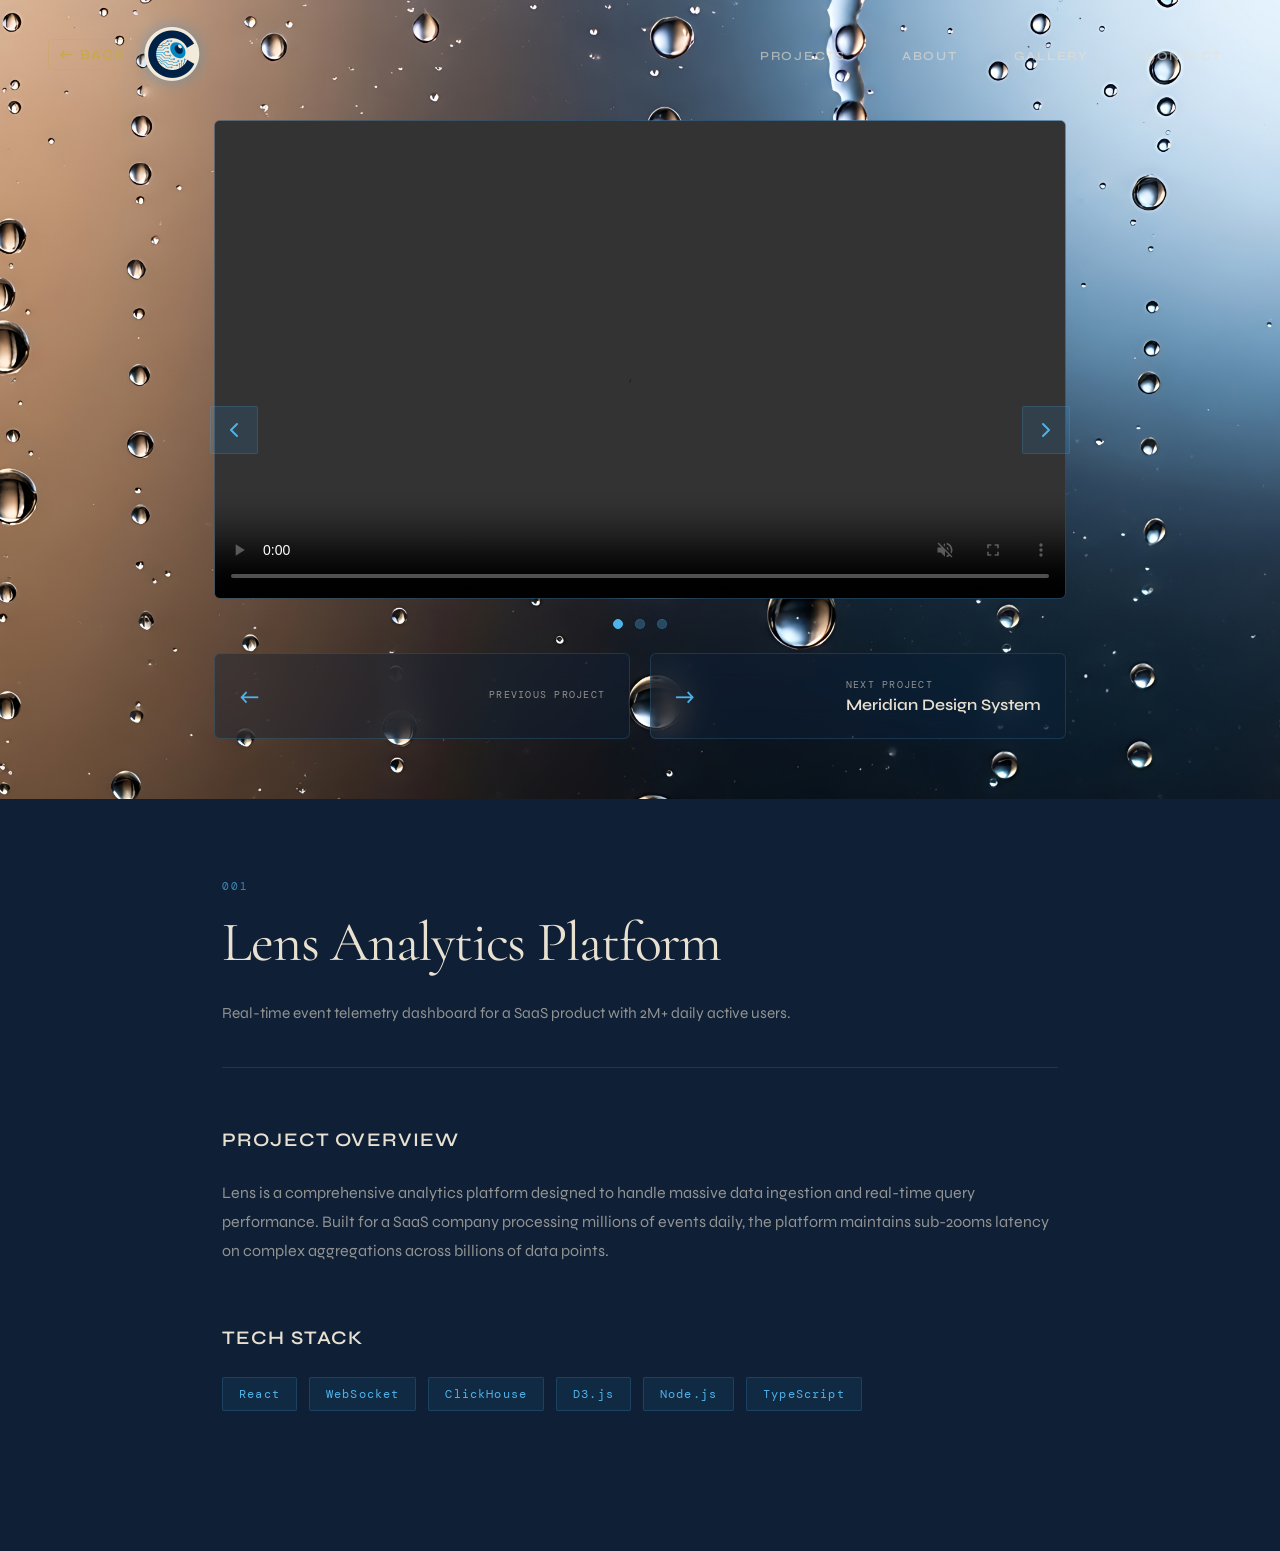
==== commit 171a13ab: "Fix responsive mobile layout without affecting desktop" ====
--- a/project-detail.html
+++ b/project-detail.html
@@ -26,6 +26,10 @@
        ============================================================ -->
   <nav class="navbar" id="navbar">
     <div class="nav-logo-wrapper">
+      <a href="index.html" class="back-home-btn" aria-label="Back to main site">
+        <span class="back-arrow">&#8592;</span>
+        <span class="back-label">Back</span>
+      </a>
       <a href="index.html#projects" class="nav-logo">
         <img src="imgs/mainLogo.png" alt="Logo" />
       </a>
@@ -78,6 +82,25 @@
 
         <!-- Carousel Indicators -->
         <div class="carousel-indicators" id="carouselIndicators"></div>
+
+        <!-- Navigation to other projects -->
+        <div class="project-navigation">
+          <a id="prevProjectBtn" href="#" class="nav-project-btn nav-project-btn--prev" style="display: none;">
+            <span class="nav-arrow">←</span>
+            <span class="nav-text">
+              <span class="nav-label">Previous Project</span>
+              <span class="nav-title" id="prevProjectTitle"></span>
+            </span>
+          </a>
+
+          <a id="nextProjectBtn" href="#" class="nav-project-btn nav-project-btn--next" style="display: none;">
+            <span class="nav-text">
+              <span class="nav-label">Next Project</span>
+              <span class="nav-title" id="nextProjectTitle"></span>
+            </span>
+            <span class="nav-arrow">→</span>
+          </a>
+        </div>
       </div>
     </section>
 
@@ -110,24 +133,6 @@
           </div>
         </div>
 
-        <!-- Navigation to other projects -->
-        <div class="project-navigation">
-          <a id="prevProjectBtn" href="#" class="nav-project-btn nav-project-btn--prev" style="display: none;">
-            <span class="nav-arrow">←</span>
-            <span class="nav-text">
-              <span class="nav-label">Previous Project</span>
-              <span class="nav-title" id="prevProjectTitle"></span>
-            </span>
-          </a>
-
-          <a id="nextProjectBtn" href="#" class="nav-project-btn nav-project-btn--next" style="display: none;">
-            <span class="nav-text">
-              <span class="nav-label">Next Project</span>
-              <span class="nav-title" id="nextProjectTitle"></span>
-            </span>
-            <span class="nav-arrow">→</span>
-          </a>
-        </div>
 
       </div>
     </section>
--- a/styles.css
+++ b/styles.css
@@ -668,10 +668,11 @@
 /* ---- FROSTED GLASS CARD ---- */
 .project-card {
   position: relative;
-  display: flex;
+  display: grid;
   flex: 0 0 calc((100% - 48px) / 3);
-  flex-direction: column;
   min-height: 500px;
+  grid-template-rows: auto minmax(190px, 1fr) auto auto auto;
+  row-gap: 0;
   background: var(--glass-bg);
   border: 1px solid var(--glass-border);
   border-radius: 6px;
@@ -709,6 +710,7 @@
 
 
 .card-number {
+  grid-row: 1;
   font-family: 'DM Mono', monospace;
   font-size: 0.62rem;
   letter-spacing: 0.18em;
@@ -717,15 +719,29 @@
   margin-bottom: 20px;
 }
 
+.project-card>img,
 .project-card-media {
-  width: 80%;
+  grid-row: 2;
+  width: min(80%, 220px);
   aspect-ratio: 1 / 1;
   align-self: center;
+  justify-self: center;
   margin-bottom: 22px;
+}
+
+.project-card-media {
   border: 1px dashed rgba(78, 179, 232, 0.32);
   border-radius: 4px;
   background: transparent;
   overflow: hidden;
+}
+
+.project-card>img {
+  display: block;
+  max-width: 100%;
+  height: auto;
+  object-fit: contain;
+  object-position: center;
 }
 
 .project-card-media img {
@@ -736,6 +752,7 @@
 }
 
 .card-title {
+  grid-row: 3;
   font-family: 'Cormorant Garamond', serif;
   font-size: 1.45rem;
   font-weight: 400;
@@ -745,6 +762,7 @@
 }
 
 .card-desc {
+  grid-row: 4;
   font-size: 0.84rem;
   line-height: 1.75;
   color: var(--text-secondary);
@@ -771,6 +789,7 @@
 
 /* ---- VIEW PROJECT BUTTON ---- */
 .btn-view-project {
+  grid-row: 5;
   font-family: 'Syne', sans-serif;
   font-size: 0.75rem;
   font-weight: 600;
@@ -787,7 +806,7 @@
   border-radius: 2px;
   cursor: pointer;
   transition: background 0.3s, box-shadow 0.3s, transform 0.2s;
-  margin-top: auto;
+  align-self: end;
 }
 
 .btn-view-project:hover {
@@ -864,7 +883,7 @@
   overflow: hidden;
 }
 
-/* Gallery background layers — hidden, section has solid color */
+/* Gallery background layers stay disabled on desktop; mobile re-enables them */
 .gallery__bg {
   position: absolute;
   inset: -20% 0;
@@ -1396,122 +1415,6 @@
   }
 }
 
-/* ============================================================
-   MOBILE BOTTOM NAV — Floating Glass Island
-   Hidden on desktop; shown via media query at ≤ 768px.
-   ============================================================ */
-.mobile-bottom-nav {
-  /* Hidden by default — revealed at ≤ 768px */
-  display: none;
-  position: fixed;
-  bottom: 16px;
-  left: 50%;
-  transform: translateX(-50%);
-  z-index: 1000;
-
-  /* Pill-shaped floating island */
-  width: 90%;
-  max-width: 400px;
-  padding: 8px 12px;
-  border-radius: 999px;
-
-  /* Glass effect */
-  background: rgba(10, 20, 35, 0.72);
-  backdrop-filter: blur(20px) saturate(150%);
-  -webkit-backdrop-filter: blur(20px) saturate(150%);
-  border: 1px solid var(--glass-border);
-  box-shadow:
-    0 8px 32px rgba(0, 0, 0, 0.45),
-    0 0 0 1px rgba(78, 179, 232, 0.06),
-    inset 0 1px 0 rgba(255, 255, 255, 0.05);
-
-  /* Layout */
-  align-items: center;
-  justify-content: space-around;
-  gap: 4px;
-}
-
-/* ---- Individual nav item ---- */
-.mobile-nav-item {
-  display: flex;
-  flex-direction: column;
-  align-items: center;
-  justify-content: center;
-  gap: 4px;
-  text-decoration: none;
-  color: var(--text-secondary);
-  padding: 8px 12px;
-  border-radius: 16px;
-  min-width: 56px;
-  min-height: 44px;
-  /* Accessibility: ≥ 44px tap target */
-  transition:
-    color 0.3s var(--ease-glass),
-    transform 0.25s var(--ease-glass),
-    background 0.3s var(--ease-glass);
-  position: relative;
-}
-
-.mobile-nav-item svg {
-  width: 22px;
-  height: 22px;
-  flex-shrink: 0;
-  transition: transform 0.25s var(--ease-glass);
-}
-
-.mobile-nav-item span {
-  font-family: 'Syne', sans-serif;
-  font-size: 0.58rem;
-  font-weight: 600;
-  letter-spacing: 0.08em;
-  text-transform: uppercase;
-  line-height: 1;
-}
-
-/* ---- Hover / Tap interaction ---- */
-.mobile-nav-item:hover,
-.mobile-nav-item:active {
-  color: var(--cream);
-  transform: translateY(-3px);
-}
-
-.mobile-nav-item:hover svg,
-.mobile-nav-item:active svg {
-  transform: scale(1.12);
-}
-
-/* ---- Active state — current section ---- */
-.mobile-nav-item.active {
-  color: var(--blue-light);
-  background: rgba(45, 143, 206, 0.12);
-}
-
-/* Glow dot indicator below active icon */
-.mobile-nav-item.active::after {
-  content: '';
-  position: absolute;
-  bottom: 4px;
-  left: 50%;
-  transform: translateX(-50%);
-  width: 4px;
-  height: 4px;
-  border-radius: 50%;
-  background: var(--blue-light);
-  box-shadow: 0 0 8px rgba(78, 179, 232, 0.6);
-  animation: navDotPulse 2s ease-in-out infinite;
-}
-
-@keyframes navDotPulse {
-
-  0%,
-  100% {
-    opacity: 0.7;
-  }
-
-  50% {
-    opacity: 1;
-  }
-}
 
 @keyframes footerBubbleReveal {
   from {
@@ -1538,34 +1441,6 @@
   }
 }
 
-/* ---- Light mode overrides ---- */
-body.light-mode .mobile-bottom-nav {
-  background: rgba(232, 224, 208, 0.82);
-  border-color: rgba(15, 31, 53, 0.15);
-  box-shadow:
-    0 8px 32px rgba(0, 0, 0, 0.12),
-    0 0 0 1px rgba(15, 31, 53, 0.06),
-    inset 0 1px 0 rgba(255, 255, 255, 0.5);
-}
-
-body.light-mode .mobile-nav-item {
-  color: rgba(15, 31, 53, 0.55);
-}
-
-body.light-mode .mobile-nav-item:hover,
-body.light-mode .mobile-nav-item:active {
-  color: #0f1f35;
-}
-
-body.light-mode .mobile-nav-item.active {
-  color: #1a5a8a;
-  background: rgba(26, 90, 138, 0.10);
-}
-
-body.light-mode .mobile-nav-item.active::after {
-  background: #1a5a8a;
-  box-shadow: 0 0 8px rgba(26, 90, 138, 0.4);
-}
 
 /* ============================================================
    RESPONSIVE
@@ -1642,7 +1517,12 @@
 /* --- MOBILE LANDSCAPE & SMALL TABLETS --- */
 @media (max-width: 768px) {
 
-  /* Hide desktop nav links on mobile — bottom nav takes over */
+  /* Prevent 100vw children from creating a horizontal scrollbar when a scrollbar gutter exists */
+  body {
+    overflow-x: clip;
+  }
+
+  /* Hide desktop nav links on mobile */
   .nav-links {
     display: none;
   }
@@ -1664,9 +1544,22 @@
     gap: 20px;
   }
 
-  /* Extra bottom padding so footer content isn't hidden behind the floating nav */
-  footer {
-    padding-bottom: 100px;
+  .gallery-section {
+    background: transparent;
+  }
+
+  .gallery__bg,
+  .gallery__droplets,
+  .gallery__overlay {
+    display: block;
+  }
+
+  .gallery__bg,
+  .gallery__droplets {
+    top: -100vh;
+    bottom: -100vh;
+    left: 0;
+    right: 0;
   }
 
   .footer-inner {
@@ -1744,16 +1637,12 @@
     animation: blinkCursor 0.8s step-end infinite;
   }
 
-  /* Show mobile bottom nav */
-  .mobile-bottom-nav {
-    display: flex;
-  }
-
   /* Convert gallery grid to a swipeable carousel */
   .gallery-grid {
     display: flex;
     overflow-x: auto;
     scroll-snap-type: x mandatory;
+    scroll-padding-inline: 32px;
     gap: 16px;
     padding-bottom: 24px;
     margin: 0 -32px;
@@ -1773,37 +1662,66 @@
   }
 
   .hero > .section-inner {
-    padding-top: 104px;
-    padding-bottom: 96px;
+    padding-top: 16px;
+    padding-bottom: 80px;
+  }
+
+  /* Projects: full-viewport single-card carousel */
+  .projects-grid-wrapper {
+    position: relative;
+    left: 50%;
+    transform: translateX(-50%);
+    width: 100vw;
+    margin-left: 0;
+    margin-top: 0;
+    padding-top: 80px;
+    padding-bottom: 32px;
   }
 
   .projects-grid {
     gap: 16px;
-    margin: 0 -32px;
-    padding-left: 32px;
-    padding-right: 32px;
-    scroll-padding-left: 32px;
-  }
-
+    margin: 0;
+    padding: 16px 24px;
+    scroll-padding-inline: 24px;
+  }
+
+  /* One card per view — full viewport height, centered in screen */
   .project-card {
-    flex-basis: 85%;
-  }
-
+    flex-basis: calc(100vw - 48px);
+    scroll-snap-align: start;
+    min-height: calc(100vh - 100px);
+    min-height: calc(100dvh - 100px);
+    /* Arrows live in the side gutters, not over the card */
+    padding-left: 24px;
+    padding-right: 24px;
+    align-content: center;
+  }
+
+  /* Smaller image so card fits on screen */
+  .project-card > img,
+  .project-card-media {
+    width: min(80%, 220px);
+    margin-bottom: 14px;
+  }
+
+  /* Prominent arrow buttons overlaid at card edges */
   .project-carousel-btn {
-    width: 42px;
-    height: 42px;
+    width: 48px;
+    height: 48px;
+    border-color: rgba(78, 179, 232, 0.55);
+    background: rgba(8, 16, 28, 0.80);
   }
 
   .project-carousel-btn span {
-    font-size: 2rem;
+    font-size: 2.2rem;
   }
 
   .project-carousel-btn--prev {
-    left: 4px;
+    left: 2px;
   }
 
   .project-carousel-btn--next {
-    right: 4px;
+    right: 2px;
   }
 
 }
@@ -1820,7 +1738,7 @@
   }
 
   .hero__title {
-    font-size: 2.4rem;
+    font-size: clamp(2rem, 8vw, 2.4rem);
     line-height: 1.1;
   }
 
@@ -1866,7 +1784,7 @@
   }
 
   .project-card {
-    padding: 24px;
+    padding: 20px 24px;
   }
 
   .card-title {
@@ -1877,3 +1795,19 @@
     font-size: 0.62rem;
   }
 }
+
+@media (max-width: 360px) {
+  .project-card {
+    padding-left: 44px;
+    padding-right: 44px;
+  }
+
+  .project-carousel-btn {
+    width: 40px;
+    height: 40px;
+  }
+
+  .project-carousel-btn span {
+    font-size: 1.8rem;
+  }
+}
--- a/project-detail.css
+++ b/project-detail.css
@@ -5,6 +5,45 @@
 /* ---- PAGE BACKGROUND ---- */
 body {
   background: url('imgs/rain_background.jpeg') center center / cover fixed no-repeat;
+}
+
+/* ---- BACK HOME BUTTON ---- */
+.back-home-btn {
+  display: flex;
+  align-items: center;
+  gap: 6px;
+  text-decoration: none;
+  color: var(--gold, #c9a84c);
+  font-family: 'Syne', sans-serif;
+  font-size: 0.85rem;
+  font-weight: 600;
+  letter-spacing: 0.08em;
+  text-transform: uppercase;
+  padding: 6px 14px 6px 10px;
+  border: 1px solid rgba(201, 168, 76, 0.35);
+  border-radius: 4px;
+  transition: background 0.2s, border-color 0.2s, color 0.2s;
+  white-space: nowrap;
+}
+
+.back-home-btn:hover {
+  background: rgba(201, 168, 76, 0.12);
+  border-color: var(--gold, #c9a84c);
+}
+
+.back-arrow {
+  font-size: 1rem;
+  line-height: 1;
+}
+
+body.light-mode .back-home-btn {
+  color: var(--navy, #1a2a4a);
+  border-color: rgba(26, 42, 74, 0.35);
+}
+
+body.light-mode .back-home-btn:hover {
+  background: rgba(26, 42, 74, 0.08);
+  border-color: var(--navy, #1a2a4a);
 }
 
 /* ---- HERO / CAROUSEL SECTION ---- */
@@ -17,14 +56,9 @@
 
 /* ---- TEXT CONTENT BACKDROP ---- */
 .project-content {
-  background: url('imgs/rain_background.jpeg') center center / cover fixed no-repeat;
-}
-
-.project-content .section-inner {
-  background: rgba(10, 20, 40, 0.72);
-  backdrop-filter: blur(8px);
-  -webkit-backdrop-filter: blur(8px);
-}
+  background: var(--navy, #0f1f35);
+}
+
 
 .carousel-container {
   position: relative;
@@ -44,7 +78,7 @@
   border: 1px solid var(--glass-border);
   backdrop-filter: blur(16px) saturate(130%);
   -webkit-backdrop-filter: blur(16px) saturate(130%);
-  box-shadow: var(--glass-shadow), inset 0 1px 0 rgba(78, 179, 232, 0.08);
+  box-shadow: inset 0 1px 0 rgba(78, 179, 232, 0.08);
 }
 
 .carousel-track {
@@ -160,7 +194,7 @@
 
 .project-content {
   padding: 80px 0;
-  background: url('imgs/rain_background.jpeg') center center / cover fixed no-repeat;
+  background: var(--navy, #0f1f35);
 }
 
 /* Back Button */
@@ -332,9 +366,7 @@
   display: grid;
   grid-template-columns: 1fr 1fr;
   gap: 20px;
-  margin-top: 80px;
-  padding-top: 40px;
-  border-top: 1px solid var(--glass-border);
+  margin-top: 24px;
 }
 
 .nav-project-btn {
@@ -359,7 +391,6 @@
 
 .nav-project-btn--prev {
   --translate-x: -8px;
-  justify-self: start;
 }
 
 .nav-project-btn--prev:hover {
@@ -368,7 +399,6 @@
 
 .nav-project-btn--next {
   --translate-x: 8px;
-  justify-self: end;
 }
 
 .nav-project-btn--next:hover {
@@ -467,14 +497,8 @@
     grid-template-columns: 1fr;
   }
 
-  .project-navigation {
-    grid-template-columns: 1fr;
-    margin-top: 60px;
-  }
-
-  .nav-project-btn--prev,
-  .nav-project-btn--next {
-    justify-self: auto;
+  .nav-project-btn {
+    padding: 14px 12px;
   }
 }
 
@@ -520,7 +544,7 @@
   }
 
   .nav-project-btn {
-    padding: 18px;
+    padding: 12px 10px;
   }
 
   .nav-label {
@@ -528,6 +552,45 @@
   }
 
   .nav-title {
+    font-size: 0.9rem;
+  }
+}
+
+/* ============================================================
+   MOBILE BACK BUTTON — project-detail page only
+   Override styles.css which hides the entire navbar on mobile.
+   Show only the back button as a floating overlay.
+   ============================================================ */
+@media (max-width: 768px) {
+  .navbar {
+    display: flex !important;
+    position: fixed;
+    top: 0;
+    left: 0;
+    width: auto;
+    background: transparent;
+    border: none;
+    box-shadow: none;
+    backdrop-filter: none;
+    -webkit-backdrop-filter: none;
+    padding: 12px 16px;
+    z-index: 200;
+  }
+
+  .navbar .nav-logo-wrapper {
+    gap: 0;
+  }
+
+  /* Hide everything except the back button */
+  .navbar .nav-logo,
+  .navbar .logo-controls,
+  .navbar .nav-links {
+    display: none !important;
+  }
+
+  .navbar .back-home-btn {
+    display: flex;
+    padding: 10px 16px;
     font-size: 0.9rem;
   }
 }
@@ -573,6 +636,3 @@
   border-color: rgba(45, 143, 206, 0.15);
 }
 
-body.light-mode .project-navigation {
-  border-color: rgba(45, 143, 206, 0.15);
-}
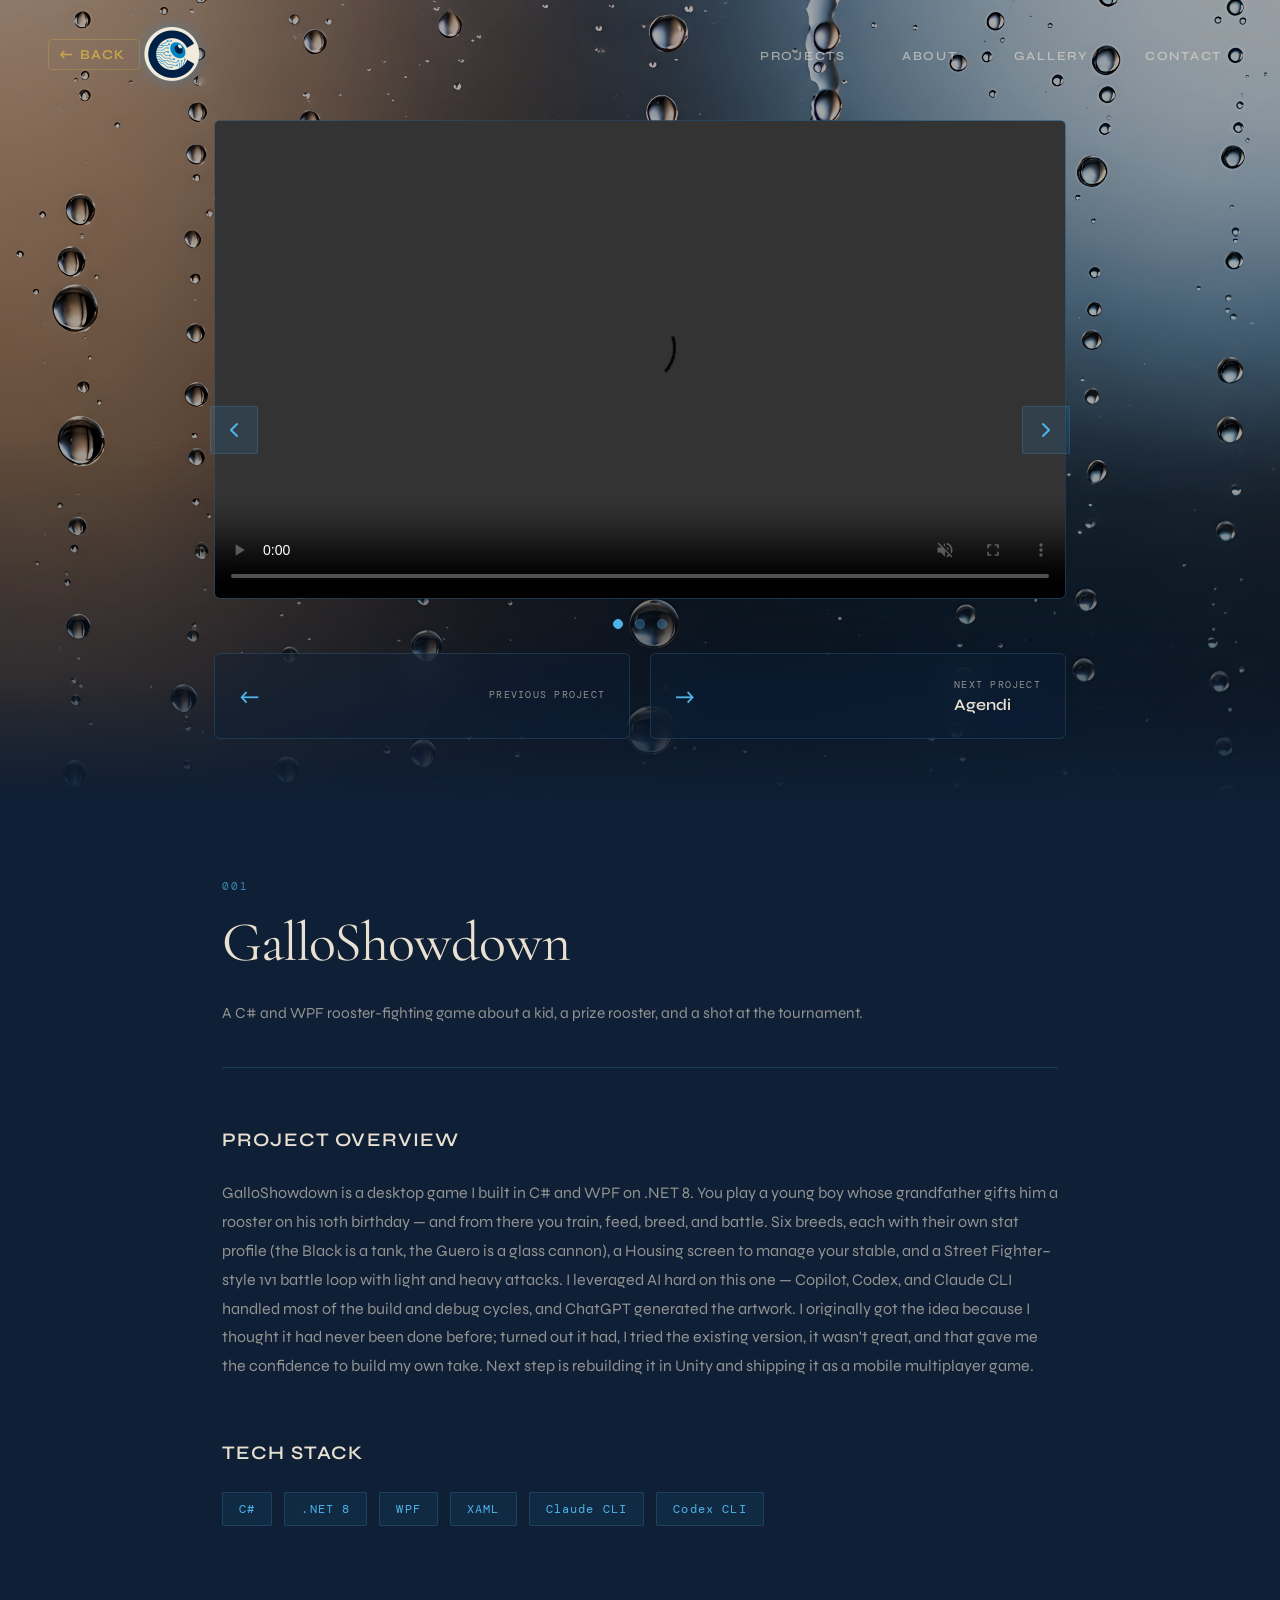
==== commit c0f3eef5: "BugFIxe" ====
--- a/project-detail.html
+++ b/project-detail.html
@@ -28,27 +28,27 @@
     <div class="nav-logo-wrapper">
       <a href="index.html" class="back-home-btn" aria-label="Back to main site">
         <span class="back-arrow">&#8592;</span>
-        <span class="back-label">Back</span>
+        <span class="back-label" data-i18n="backLabel">Back</span>
       </a>
       <a href="index.html#projects" class="nav-logo">
         <img src="imgs/mainLogo.png" alt="Logo" />
       </a>
       <div class="logo-controls">
         <button class="ctrl-btn" id="lightModeBtn">
-          <span class="ctrl-icon">☀</span>
-          <span>Light Mode</span>
+          <span class="ctrl-icon">&#9728;</span>
+          <span data-i18n="lightMode">Light Mode</span>
         </button>
         <button class="ctrl-btn" id="langBtn">
-          <span class="ctrl-icon">🌐</span>
+          <span class="ctrl-icon">&#127760;</span>
           <span id="langLabel">Español</span>
         </button>
       </div>
     </div>
     <ul class="nav-links">
-      <li><a href="index.html#projects">Projects</a></li>
-      <li><a href="index.html#about">About</a></li>
-      <li><a href="index.html#gallery">Gallery</a></li>
-      <li><a href="index.html#contact">Contact</a></li>
+      <li><a href="index.html#projects" data-i18n="navProjects">Projects</a></li>
+      <li><a href="index.html#about" data-i18n="navAbout">About</a></li>
+      <li><a href="index.html#gallery" data-i18n="navGallery">Gallery</a></li>
+      <li><a href="index.html#contact" data-i18n="navContact">Contact</a></li>
     </ul>
   </nav>
 
@@ -59,6 +59,7 @@
 
     <!-- Media Carousel Section -->
     <section class="project-hero">
+      <div class="project-hero__bg" aria-hidden="true"></div>
       <div class="carousel-container">
         <div class="carousel-wrapper">
           <div class="carousel-track" id="carouselTrack">
@@ -88,14 +89,14 @@
           <a id="prevProjectBtn" href="#" class="nav-project-btn nav-project-btn--prev" style="display: none;">
             <span class="nav-arrow">←</span>
             <span class="nav-text">
-              <span class="nav-label">Previous Project</span>
+              <span class="nav-label" data-i18n="prevProjectLabel">Previous Project</span>
               <span class="nav-title" id="prevProjectTitle"></span>
             </span>
           </a>
 
           <a id="nextProjectBtn" href="#" class="nav-project-btn nav-project-btn--next" style="display: none;">
             <span class="nav-text">
-              <span class="nav-label">Next Project</span>
+              <span class="nav-label" data-i18n="nextProjectLabel">Next Project</span>
               <span class="nav-title" id="nextProjectTitle"></span>
             </span>
             <span class="nav-arrow">→</span>
@@ -119,7 +120,7 @@
 
         <!-- Project Description -->
         <div class="project-description">
-          <h2 class="section-subtitle">Project Overview</h2>
+          <h2 class="section-subtitle" data-i18n="projectOverviewLabel">Project Overview</h2>
           <div class="description-content" id="projectDescription">
             <p>Project description will be populated here based on the selected project ID.</p>
           </div>
@@ -127,7 +128,7 @@
 
         <!-- Tech Stack / Tags Section -->
         <div class="project-tech-stack">
-          <h2 class="section-subtitle">Tech Stack</h2>
+          <h2 class="section-subtitle" data-i18n="techStackLabel">Tech Stack</h2>
           <div class="tech-stack-items" id="projectTechStack">
             <!-- Tech tags populated by JavaScript -->
           </div>
@@ -140,8 +141,8 @@
   </main>
 
   <!-- Scripts -->
+  <script src="shared-ui.js"></script>
   <script src="project-detail.js"></script>
-
 </body>
 
 </html>
--- a/styles.css
+++ b/styles.css
@@ -156,7 +156,7 @@
 .logo-controls {
   position: absolute;
   top: calc(100% + 2px);
-  right: 0;
+  left: 0;
   display: flex;
   flex-direction: column;
   gap: 8px;
@@ -203,7 +203,7 @@
 .ctrl-btn:hover {
   border-color: var(--blue-light);
   color: var(--blue-light);
-  transform: translateX(-3px);
+  transform: translateX(3px);
 }
 
 .ctrl-btn .ctrl-icon {
@@ -1008,21 +1008,20 @@
   max-width: var(--content-max);
   margin: 0 auto;
   padding: 0 32px;
+  display: grid;
+  grid-template-columns: 1fr 1fr;
+  gap: 56px;
+  align-items: start;
+}
+
+.footer-contact-panel {
+  display: contents;
+}
+
+.footer-contact-intro {
   display: flex;
+  flex-direction: column;
   justify-content: center;
-}
-
-.footer-contact-panel {
-  width: min(100%, 720px);
-  padding: 36px;
-  background:
-    linear-gradient(135deg, rgba(78, 179, 232, 0.08), rgba(78, 179, 232, 0.02)),
-    rgba(15, 31, 53, 0.42);
-  border: 1px solid var(--glass-border);
-  border-radius: 18px;
-  backdrop-filter: blur(16px) saturate(135%);
-  -webkit-backdrop-filter: blur(16px) saturate(135%);
-  box-shadow: var(--glass-shadow);
 }
 
 .footer-kicker {
@@ -1046,26 +1045,34 @@
 .footer-contact-list {
   display: flex;
   flex-direction: column;
-  gap: 14px;
+  gap: 12px;
 }
 
 .footer-contact-item {
-  display: flex;
+  display: grid;
+  grid-template-columns: 32px auto 1fr;
   align-items: center;
-  justify-content: space-between;
-  gap: 20px;
-  padding: 18px 20px;
-  border: 1px solid rgba(78, 179, 232, 0.14);
-  border-radius: 14px;
+  gap: 16px;
+  padding: 16px 20px;
+  border: 1px solid var(--glass-border);
+  border-radius: 12px;
   background: rgba(255, 255, 255, 0.03);
+  color: var(--text-primary);
   text-decoration: none;
-  transition: border-color 0.25s, transform 0.25s, background 0.25s;
+  transition: border-color 0.25s, background 0.25s, transform 0.25s;
 }
 
 .footer-contact-item:hover {
-  border-color: rgba(78, 179, 232, 0.34);
+  border-color: var(--blue-light);
   background: rgba(78, 179, 232, 0.08);
   transform: translateY(-2px);
+}
+
+.footer-contact-icon {
+  display: inline-flex;
+  align-items: center;
+  justify-content: center;
+  color: var(--blue-light);
 }
 
 .footer-contact-label {
@@ -1328,6 +1335,20 @@
   filter: brightness(1.05) contrast(1.1) saturate(1.05);
 }
 
+body.light-mode .gallery-section {
+  background: #e8dfcc;
+  border-top-color: rgba(15, 31, 53, 0.12);
+  border-bottom-color: rgba(15, 31, 53, 0.12);
+}
+
+body.light-mode .gallery-section .section-label {
+  color: #1a5a8a;
+}
+
+body.light-mode .gallery-section .section-title {
+  color: #0f1f35;
+}
+
 body.light-mode .gallery-item-title {
   color: #0f1f35;
 }
@@ -1338,8 +1359,39 @@
 
 /* Footer */
 body.light-mode footer {
-  background: #d8d0c0;
-  border-top-color: rgba(15, 31, 53, 0.15);
+  background: linear-gradient(180deg, #f1ead6 0%, #e8dfcc 100%);
+  border-top: 1px solid rgba(15, 31, 53, 0.12);
+}
+
+body.light-mode .footer-kicker {
+  color: #1a5a8a;
+}
+
+body.light-mode .footer-title {
+  color: #0f1f35;
+}
+
+body.light-mode .footer-contact-item {
+  background: rgba(255, 255, 255, 0.65);
+  border-color: rgba(15, 31, 53, 0.12);
+  color: #0f1f35;
+}
+
+body.light-mode .footer-contact-item:hover {
+  background: rgba(45, 143, 206, 0.10);
+  border-color: #2d8fce;
+}
+
+body.light-mode .footer-contact-icon {
+  color: #1a5a8a;
+}
+
+body.light-mode .footer-contact-label {
+  color: #1a5a8a;
+}
+
+body.light-mode .footer-contact-value {
+  color: #0f1f35;
 }
 
 body.light-mode .footer-bubble-mobile {
@@ -1350,18 +1402,6 @@
 
 body.light-mode .footer-bubble-mobile::after {
   border-color: transparent transparent rgba(255, 255, 255, 0.96) transparent;
-}
-
-body.light-mode .footer-links h4 {
-  color: #1a5a8a;
-}
-
-body.light-mode .footer-links a {
-  color: rgba(15, 31, 53, 0.60);
-}
-
-body.light-mode .footer-links a:hover {
-  color: #0f1f35;
 }
 
 body.light-mode .footer-bottom {
@@ -1563,26 +1603,8 @@
   }
 
   .footer-inner {
-    flex-wrap: wrap;
-    justify-content: center;
-    gap: 88px 24px;
-  }
-
-  .footer-brand {
-    flex: 1 1 100%;
-    display: flex;
-    justify-content: flex-start;
-    min-height: 132px;
-  }
-
-  .footer-links {
-    flex: 1 1 calc(50% - 12px);
-    min-width: 0;
-  }
-
-  .footer-links h4,
-  .footer-links ul {
-    text-align: center;
+    grid-template-columns: 1fr;
+    gap: 32px;
   }
 
   .footer-bubble-mobile {
@@ -1689,8 +1711,8 @@
   .project-card {
     flex-basis: calc(100vw - 48px);
     scroll-snap-align: start;
-    min-height: calc(100vh - 100px);
-    min-height: calc(100dvh - 100px);
+    min-height: calc(100vh - 250px);
+    min-height: calc(100dvh - 250px);
     /* Arrows live in the side gutters, not over the card */
     padding-left: 24px;
     padding-right: 24px;
--- a/project-detail.css
+++ b/project-detail.css
@@ -4,7 +4,7 @@
 
 /* ---- PAGE BACKGROUND ---- */
 body {
-  background: url('imgs/rain_background.jpeg') center center / cover fixed no-repeat;
+  background: var(--navy);
 }
 
 /* ---- BACK HOME BUTTON ---- */
@@ -52,6 +52,32 @@
   padding: 120px 0 60px;
   background: transparent;
   position: relative;
+  isolation: isolate;
+  overflow: hidden;
+}
+
+.project-hero__bg {
+  position: absolute;
+  inset: 0;
+  background: url('imgs/rain_background.jpeg') center center / cover no-repeat;
+  filter: brightness(0.65) saturate(0.9);
+  z-index: 0;
+  -webkit-mask-image: linear-gradient(to bottom,
+      rgba(0, 0, 0, 1.00) 0%,
+      rgba(0, 0, 0, 1.00) 55%,
+      rgba(0, 0, 0, 0.55) 85%,
+      rgba(0, 0, 0, 0.00) 100%);
+          mask-image: linear-gradient(to bottom,
+      rgba(0, 0, 0, 1.00) 0%,
+      rgba(0, 0, 0, 1.00) 55%,
+      rgba(0, 0, 0, 0.55) 85%,
+      rgba(0, 0, 0, 0.00) 100%);
+}
+
+.project-hero > .carousel-container,
+.project-hero > .project-navigation {
+  position: relative;
+  z-index: 1;
 }
 
 /* ---- TEXT CONTENT BACKDROP ---- */
@@ -636,3 +662,23 @@
   border-color: rgba(45, 143, 206, 0.15);
 }
 
+body.light-mode .project-hero__bg {
+  filter: brightness(1.05) saturate(0.7) contrast(0.92);
+}
+
+body.light-mode .project-content {
+  background: #d8d0c0;
+}
+
+body.light-mode .project-title,
+body.light-mode .section-subtitle,
+body.light-mode .nav-title {
+  color: #0f1f35;
+}
+
+body.light-mode .tech-stack-tag {
+  color: #1a5a8a;
+  border-color: rgba(15, 31, 53, 0.15);
+  background: rgba(26, 90, 138, 0.07);
+}
+
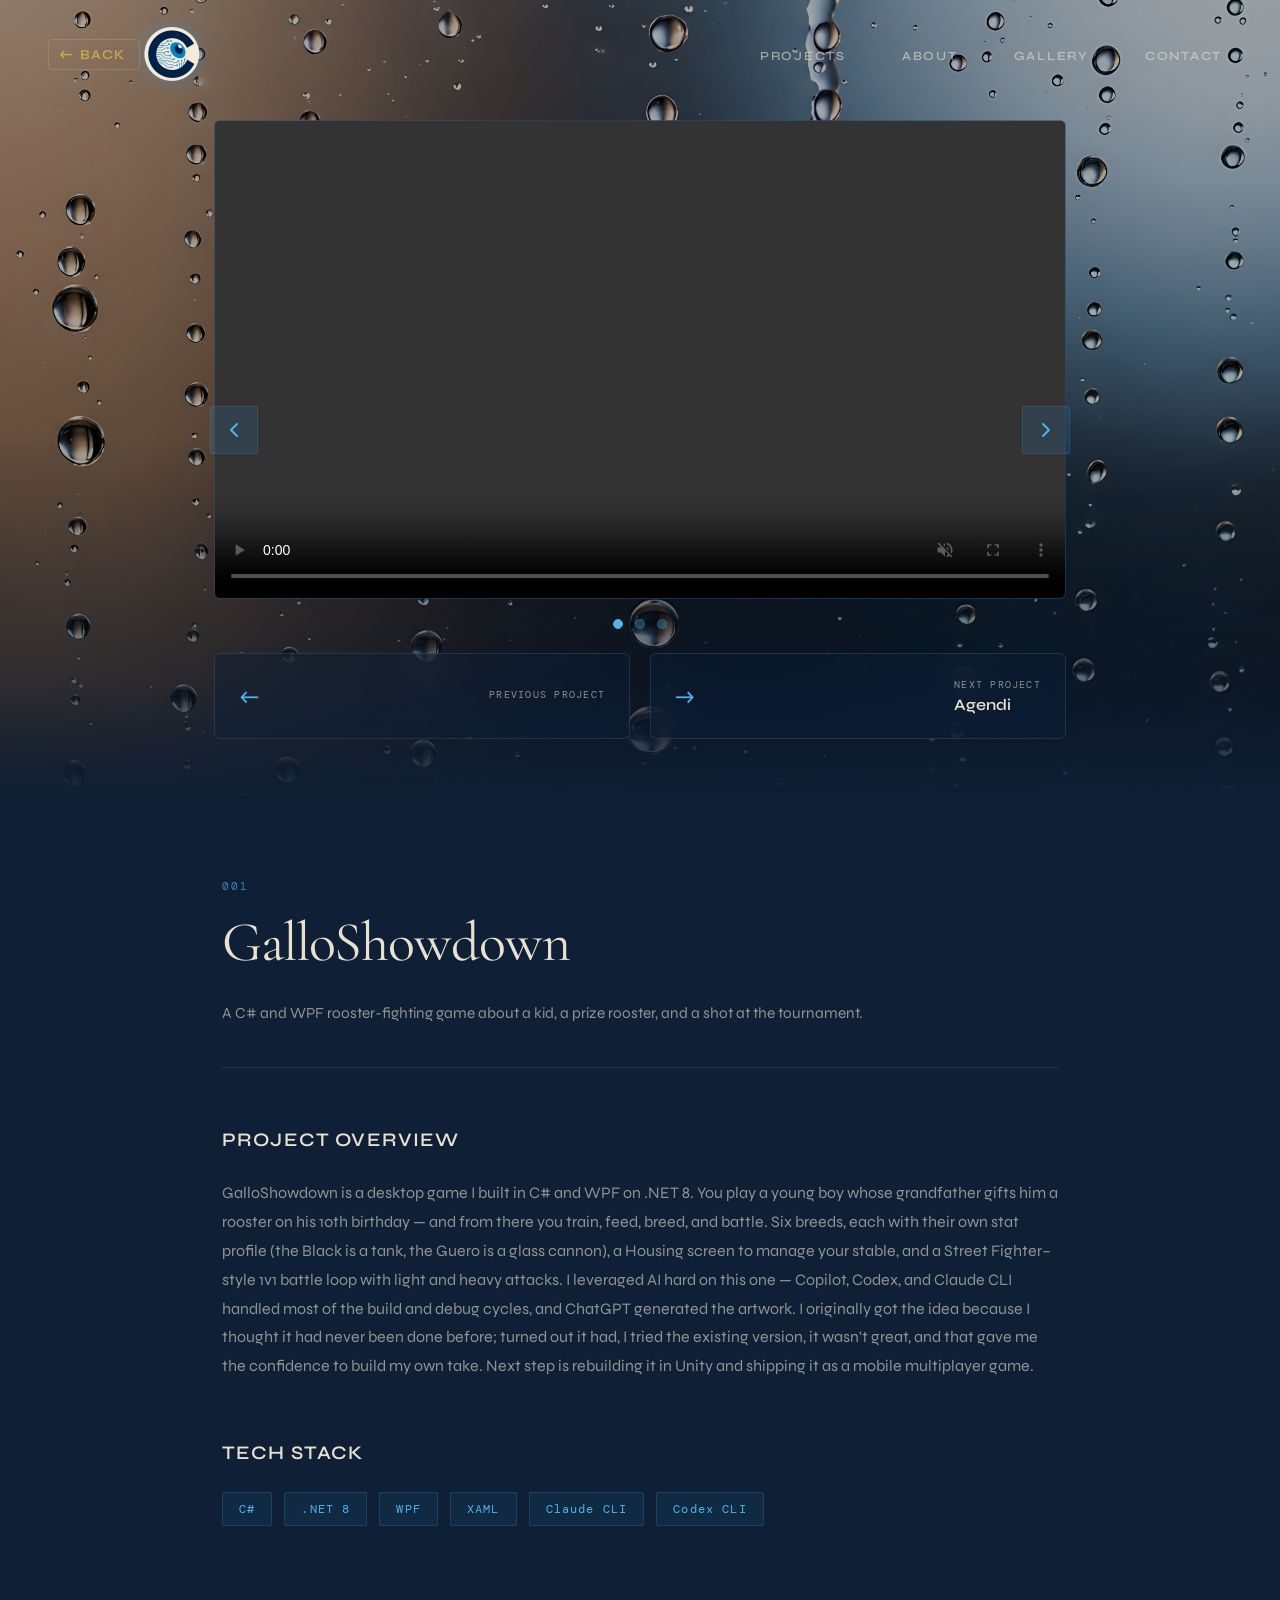
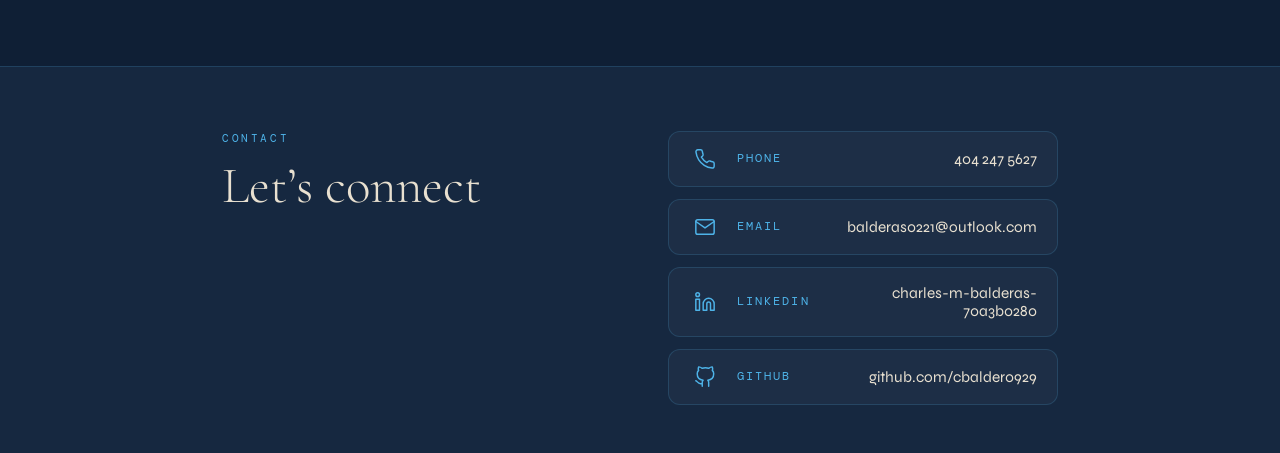
==== commit 4051f239: "Add footer to project-detail.html mirroring index.html Agent-Logs-Url: https://github.com/cbalder092" ====
--- a/project-detail.html
+++ b/project-detail.html
@@ -140,6 +140,62 @@
 
   </main>
 
+  <!-- ============================================================
+       CONTACT / FOOTER
+       ============================================================ -->
+  <footer id="contact">
+    <div class="footer-inner">
+      <div class="footer-contact-panel">
+        <div class="footer-contact-intro">
+          <p class="footer-kicker" data-i18n="footerContactKicker">Contact</p>
+          <h2 class="footer-title" data-i18n="footerConnect">Let&apos;s connect</h2>
+        </div>
+        <div class="footer-contact-list">
+          <a href="tel:4042475627" class="footer-contact-item">
+            <span class="footer-contact-icon" aria-hidden="true">
+              <svg width="22" height="22" viewBox="0 0 24 24" fill="none" stroke="currentColor" stroke-width="1.6" stroke-linecap="round" stroke-linejoin="round">
+                <path d="M22 16.92v3a2 2 0 0 1-2.18 2 19.79 19.79 0 0 1-8.63-3.07 19.5 19.5 0 0 1-6-6 19.79 19.79 0 0 1-3.07-8.67A2 2 0 0 1 4.11 2h3a2 2 0 0 1 2 1.72c.13.96.37 1.9.72 2.81a2 2 0 0 1-.45 2.11L8.09 9.91a16 16 0 0 0 6 6l1.27-1.27a2 2 0 0 1 2.11-.45c.91.35 1.85.59 2.81.72A2 2 0 0 1 22 16.92z"/>
+              </svg>
+            </span>
+            <span class="footer-contact-label" data-i18n="footerLabelPhone">Phone</span>
+            <span class="footer-contact-value">404 247 5627</span>
+          </a>
+          <a href="mailto:balderas0221@outlook.com" class="footer-contact-item">
+            <span class="footer-contact-icon" aria-hidden="true">
+              <svg width="22" height="22" viewBox="0 0 24 24" fill="none" stroke="currentColor" stroke-width="1.6" stroke-linecap="round" stroke-linejoin="round">
+                <path d="M4 4h16c1.1 0 2 .9 2 2v12c0 1.1-.9 2-2 2H4c-1.1 0-2-.9-2-2V6c0-1.1.9-2 2-2z"/>
+                <polyline points="22,6 12,13 2,6"/>
+              </svg>
+            </span>
+            <span class="footer-contact-label" data-i18n="footerLabelEmail">Email</span>
+            <span class="footer-contact-value">balderas0221@outlook.com</span>
+          </a>
+          <a href="https://www.linkedin.com/in/charles-m-balderas-70a3b0280" class="footer-contact-item"
+            target="_blank" rel="noreferrer">
+            <span class="footer-contact-icon" aria-hidden="true">
+              <svg width="22" height="22" viewBox="0 0 24 24" fill="none" stroke="currentColor" stroke-width="1.6" stroke-linecap="round" stroke-linejoin="round">
+                <path d="M16 8a6 6 0 0 1 6 6v7h-4v-7a2 2 0 0 0-2-2 2 2 0 0 0-2 2v7h-4v-7a6 6 0 0 1 6-6z"/>
+                <rect x="2" y="9" width="4" height="12"/>
+                <circle cx="4" cy="4" r="2"/>
+              </svg>
+            </span>
+            <span class="footer-contact-label" data-i18n="footerLabelLinkedIn">LinkedIn</span>
+            <span class="footer-contact-value">charles-m-balderas-70a3b0280</span>
+          </a>
+          <a href="https://github.com/cbalder0929" class="footer-contact-item" target="_blank" rel="noreferrer">
+            <span class="footer-contact-icon" aria-hidden="true">
+              <svg width="22" height="22" viewBox="0 0 24 24" fill="none" stroke="currentColor" stroke-width="1.6" stroke-linecap="round" stroke-linejoin="round">
+                <path d="M9 19c-5 1.5-5-2.5-7-3m14 6v-3.87a3.37 3.37 0 0 0-.94-2.61c3.14-.35 6.44-1.54 6.44-7A5.44 5.44 0 0 0 20 4.77 5.07 5.07 0 0 0 19.91 1S18.73.65 16 2.48a13.38 13.38 0 0 0-7 0C6.27.65 5.09 1 5.09 1A5.07 5.07 0 0 0 5 4.77a5.44 5.44 0 0 0-1.5 3.78c0 5.42 3.3 6.61 6.44 7A3.37 3.37 0 0 0 9 18.13V22"/>
+              </svg>
+            </span>
+            <span class="footer-contact-label" data-i18n="footerLabelGitHub">GitHub</span>
+            <span class="footer-contact-value">github.com/cbalder0929</span>
+          </a>
+        </div>
+      </div>
+    </div>
+  </footer>
+
   <!-- Scripts -->
   <script src="shared-ui.js"></script>
   <script src="project-detail.js"></script>
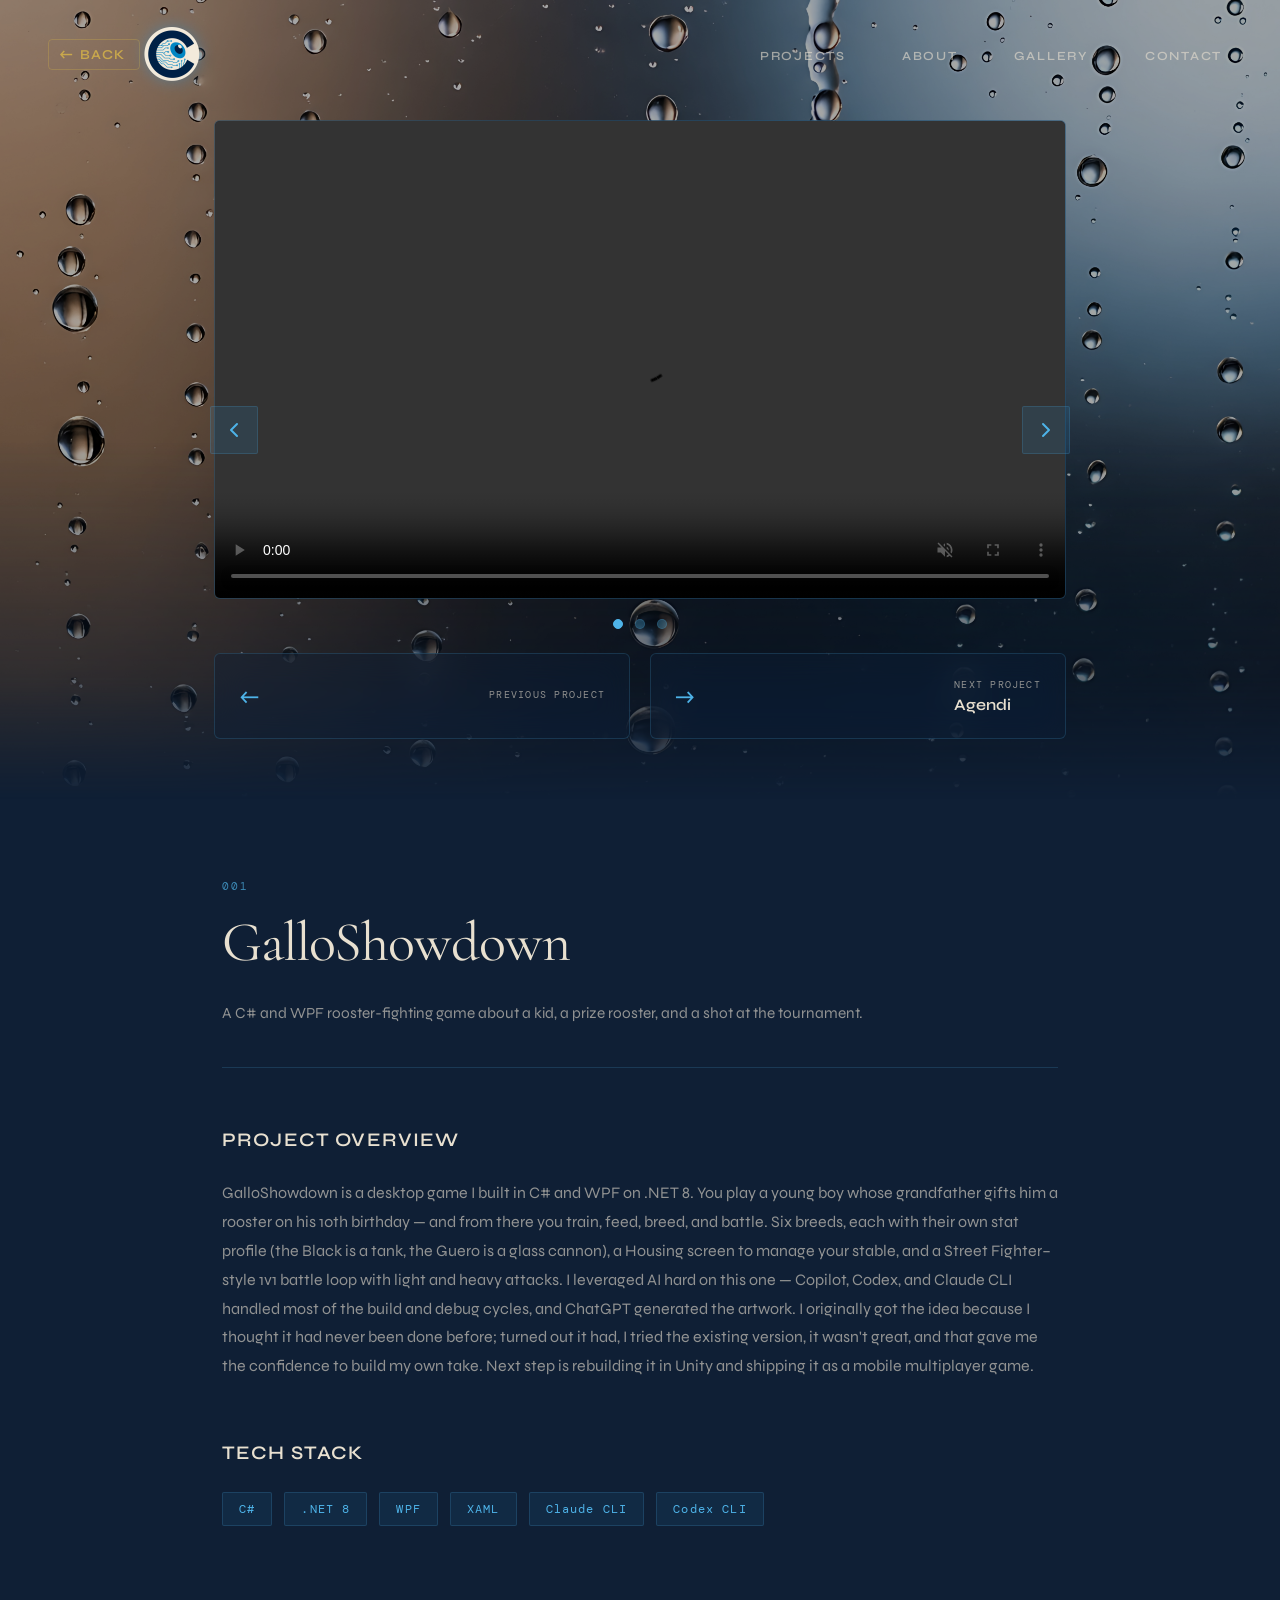
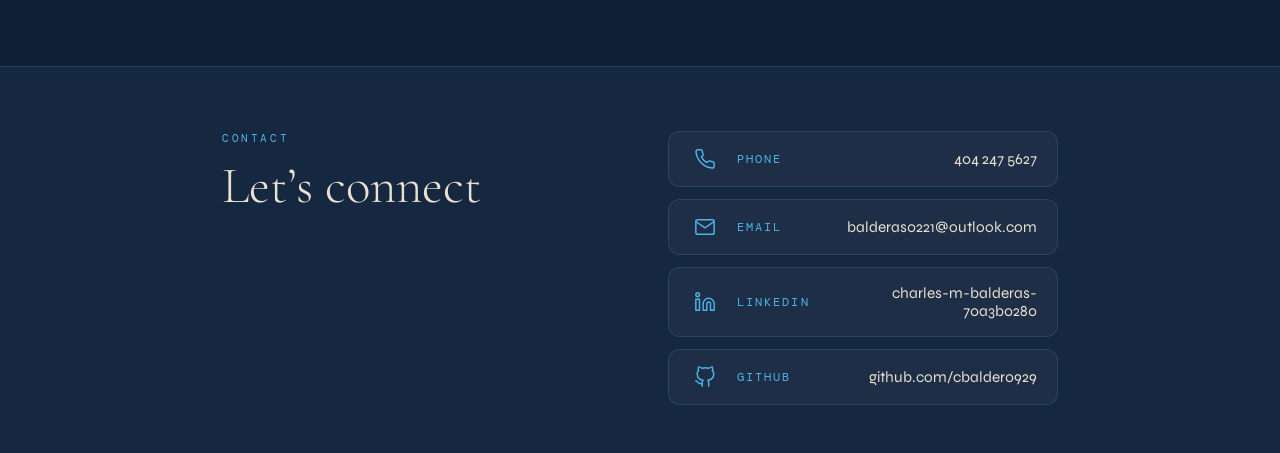
==== commit c34f5091: "perf: reduce bloat and improve site speed and responsiveness - Add loading="lazy" to all offscreen i" ====
--- a/project-detail.html
+++ b/project-detail.html
@@ -197,8 +197,8 @@
   </footer>
 
   <!-- Scripts -->
-  <script src="shared-ui.js"></script>
-  <script src="project-detail.js"></script>
+  <script src="shared-ui.js" defer></script>
+  <script src="project-detail.js" defer></script>
 </body>
 
 </html>
--- a/styles.css
+++ b/styles.css
@@ -239,6 +239,7 @@
   filter: none;
   z-index: 0;
   pointer-events: none;
+  contain: strict;
 }
 
 /* ---- LAYER 2: DROPLET GLASS LAYER ---- */
@@ -272,6 +273,7 @@
 
   z-index: 1;
   pointer-events: none;
+  contain: strict;
 }
 
 /* Glass sheen between bg and droplet layer */
@@ -465,6 +467,8 @@
   border-top: 1px solid var(--glass-border);
   border-bottom: 1px solid var(--glass-border);
   padding: 80px 0;
+  content-visibility: auto;
+  contain-intrinsic-size: auto 400px;
 }
 
 .about-strip .section-inner {
@@ -544,6 +548,7 @@
   will-change: transform;
   filter: brightness(0.55) saturate(0.75);
   z-index: 0;
+  contain: strict;
 }
 
 /* ---- PROJECTS DROPLET LAYER ---- */
@@ -686,6 +691,7 @@
     border-color 0.3s;
   overflow: hidden;
   scroll-snap-align: start;
+  contain: layout style paint;
 }
 
 /* Inner glass sheen line at top */
@@ -827,8 +833,6 @@
       transparent 0%,
       rgba(15, 31, 53, 0.65) 40%,
       rgba(15, 31, 53, 0.95) 100%);
-  backdrop-filter: blur(4px);
-  -webkit-backdrop-filter: blur(4px);
   pointer-events: none;
   transition: opacity 0.55s var(--ease-glass);
   border-radius: 0 0 6px 6px;
@@ -881,6 +885,8 @@
   border-bottom: 1px solid var(--glass-border);
   position: relative;
   overflow: hidden;
+  content-visibility: auto;
+  contain-intrinsic-size: auto 800px;
 }
 
 /* Gallery background layers stay disabled on desktop; mobile re-enables them */
@@ -888,7 +894,6 @@
   position: absolute;
   inset: -20% 0;
   background: url('imgs/rain_background.jpeg') center center / cover no-repeat;
-  will-change: transform;
   filter: brightness(0.55) saturate(0.75);
   z-index: 0;
   display: none;
@@ -898,7 +903,6 @@
   position: absolute;
   inset: -20% 0;
   background: url('imgs/rain_background.jpeg') center center / cover no-repeat;
-  will-change: transform;
   filter: brightness(0.85) contrast(1.15) saturate(1.1);
   -webkit-mask-image: linear-gradient(to right,
       rgba(0, 0, 0, 0.92) 0%,
@@ -1002,6 +1006,8 @@
   padding: 64px 0 48px;
   position: relative;
   z-index: 20;
+  content-visibility: auto;
+  contain-intrinsic-size: auto 400px;
 }
 
 .footer-inner {
@@ -1478,6 +1484,31 @@
   50%,
   100% {
     opacity: 0;
+  }
+}
+
+
+/* ============================================================
+   REDUCED MOTION — disable parallax & animations for a11y
+   ============================================================ */
+@media (prefers-reduced-motion: reduce) {
+  *,
+  *::before,
+  *::after {
+    animation-duration: 0.01ms !important;
+    animation-iteration-count: 1 !important;
+    transition-duration: 0.01ms !important;
+    scroll-behavior: auto !important;
+  }
+
+  .hero__bg,
+  .hero__droplets,
+  .gallery__bg,
+  .gallery__droplets,
+  .projects__bg,
+  .projects__droplets {
+    will-change: auto;
+    transform: none !important;
   }
 }
 
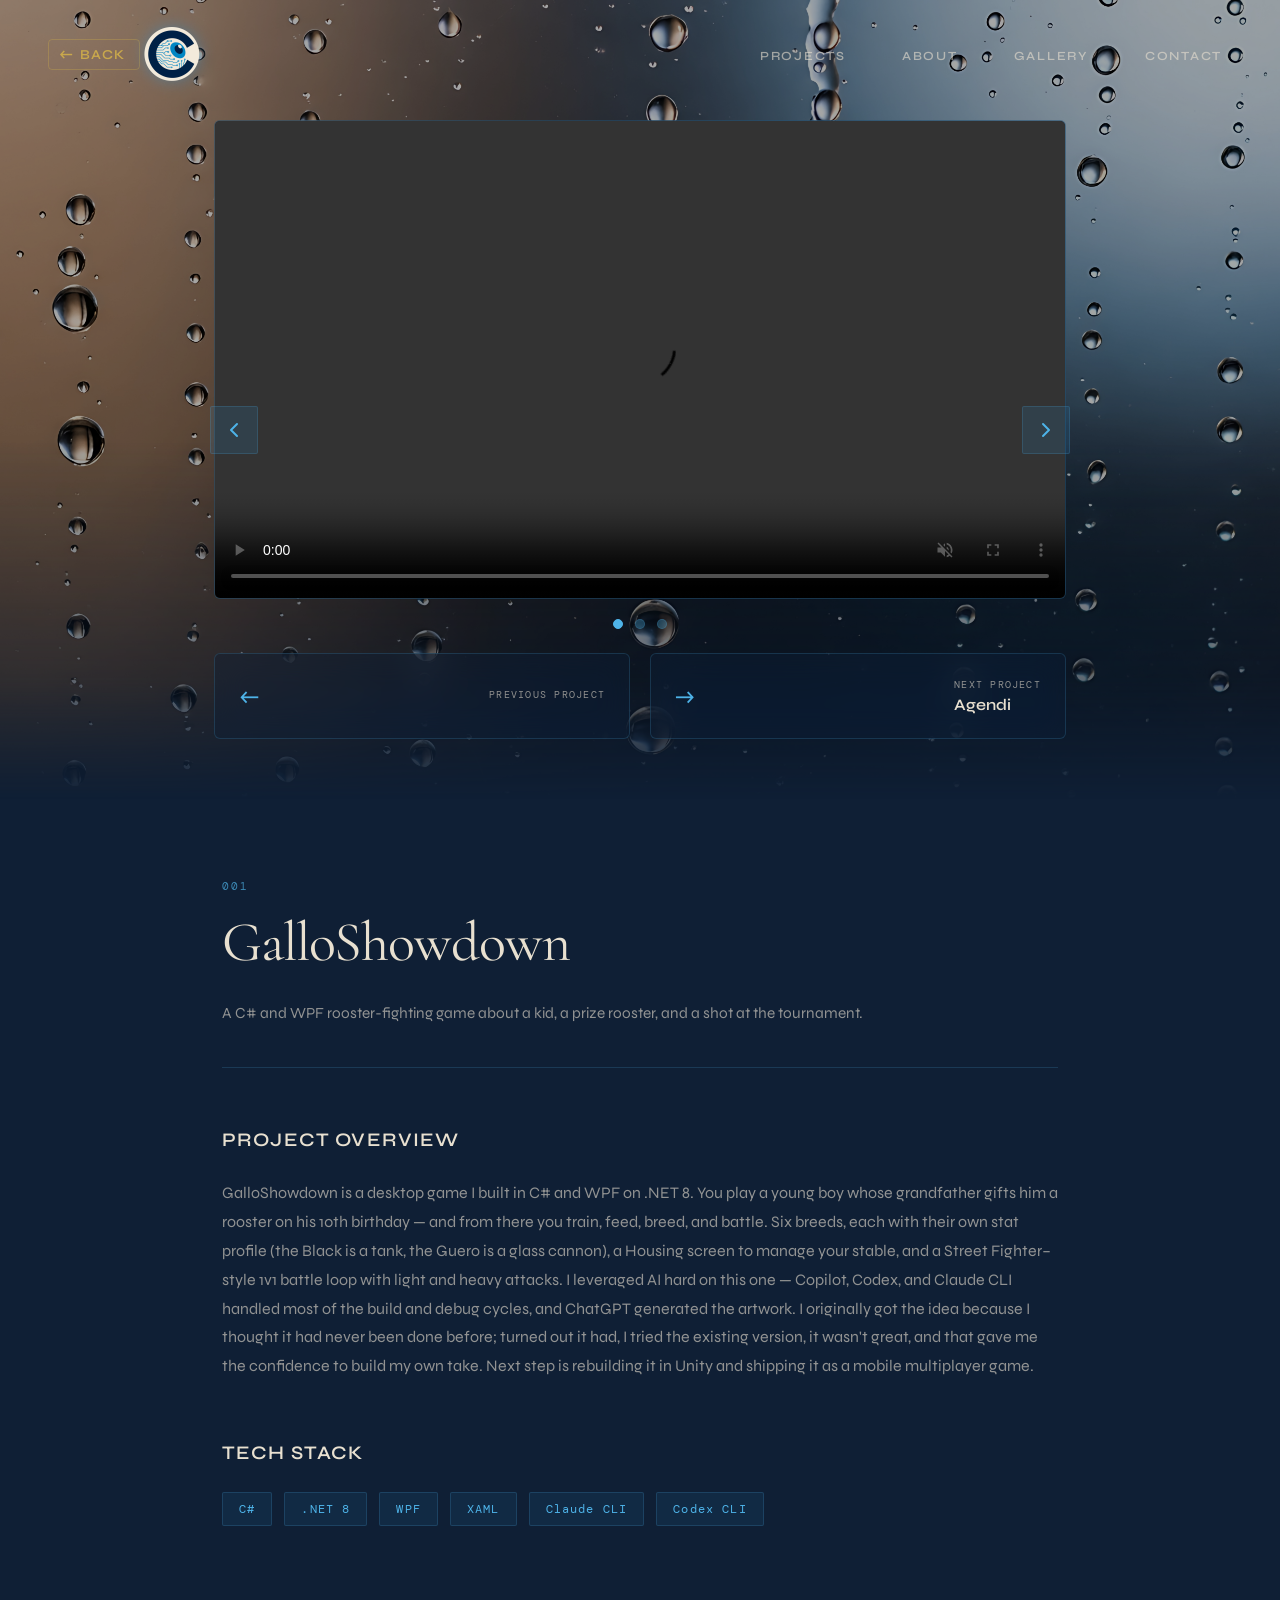
==== commit 9b15b448: "Remove footer from project-detail.html Agent-Logs-Url: https://github.com/cbalder0929/Claude_folio_2" ====
--- a/project-detail.html
+++ b/project-detail.html
@@ -140,62 +140,6 @@
 
   </main>
 
-  <!-- ============================================================
-       CONTACT / FOOTER
-       ============================================================ -->
-  <footer id="contact">
-    <div class="footer-inner">
-      <div class="footer-contact-panel">
-        <div class="footer-contact-intro">
-          <p class="footer-kicker" data-i18n="footerContactKicker">Contact</p>
-          <h2 class="footer-title" data-i18n="footerConnect">Let&apos;s connect</h2>
-        </div>
-        <div class="footer-contact-list">
-          <a href="tel:4042475627" class="footer-contact-item">
-            <span class="footer-contact-icon" aria-hidden="true">
-              <svg width="22" height="22" viewBox="0 0 24 24" fill="none" stroke="currentColor" stroke-width="1.6" stroke-linecap="round" stroke-linejoin="round">
-                <path d="M22 16.92v3a2 2 0 0 1-2.18 2 19.79 19.79 0 0 1-8.63-3.07 19.5 19.5 0 0 1-6-6 19.79 19.79 0 0 1-3.07-8.67A2 2 0 0 1 4.11 2h3a2 2 0 0 1 2 1.72c.13.96.37 1.9.72 2.81a2 2 0 0 1-.45 2.11L8.09 9.91a16 16 0 0 0 6 6l1.27-1.27a2 2 0 0 1 2.11-.45c.91.35 1.85.59 2.81.72A2 2 0 0 1 22 16.92z"/>
-              </svg>
-            </span>
-            <span class="footer-contact-label" data-i18n="footerLabelPhone">Phone</span>
-            <span class="footer-contact-value">404 247 5627</span>
-          </a>
-          <a href="mailto:balderas0221@outlook.com" class="footer-contact-item">
-            <span class="footer-contact-icon" aria-hidden="true">
-              <svg width="22" height="22" viewBox="0 0 24 24" fill="none" stroke="currentColor" stroke-width="1.6" stroke-linecap="round" stroke-linejoin="round">
-                <path d="M4 4h16c1.1 0 2 .9 2 2v12c0 1.1-.9 2-2 2H4c-1.1 0-2-.9-2-2V6c0-1.1.9-2 2-2z"/>
-                <polyline points="22,6 12,13 2,6"/>
-              </svg>
-            </span>
-            <span class="footer-contact-label" data-i18n="footerLabelEmail">Email</span>
-            <span class="footer-contact-value">balderas0221@outlook.com</span>
-          </a>
-          <a href="https://www.linkedin.com/in/charles-m-balderas-70a3b0280" class="footer-contact-item"
-            target="_blank" rel="noreferrer">
-            <span class="footer-contact-icon" aria-hidden="true">
-              <svg width="22" height="22" viewBox="0 0 24 24" fill="none" stroke="currentColor" stroke-width="1.6" stroke-linecap="round" stroke-linejoin="round">
-                <path d="M16 8a6 6 0 0 1 6 6v7h-4v-7a2 2 0 0 0-2-2 2 2 0 0 0-2 2v7h-4v-7a6 6 0 0 1 6-6z"/>
-                <rect x="2" y="9" width="4" height="12"/>
-                <circle cx="4" cy="4" r="2"/>
-              </svg>
-            </span>
-            <span class="footer-contact-label" data-i18n="footerLabelLinkedIn">LinkedIn</span>
-            <span class="footer-contact-value">charles-m-balderas-70a3b0280</span>
-          </a>
-          <a href="https://github.com/cbalder0929" class="footer-contact-item" target="_blank" rel="noreferrer">
-            <span class="footer-contact-icon" aria-hidden="true">
-              <svg width="22" height="22" viewBox="0 0 24 24" fill="none" stroke="currentColor" stroke-width="1.6" stroke-linecap="round" stroke-linejoin="round">
-                <path d="M9 19c-5 1.5-5-2.5-7-3m14 6v-3.87a3.37 3.37 0 0 0-.94-2.61c3.14-.35 6.44-1.54 6.44-7A5.44 5.44 0 0 0 20 4.77 5.07 5.07 0 0 0 19.91 1S18.73.65 16 2.48a13.38 13.38 0 0 0-7 0C6.27.65 5.09 1 5.09 1A5.07 5.07 0 0 0 5 4.77a5.44 5.44 0 0 0-1.5 3.78c0 5.42 3.3 6.61 6.44 7A3.37 3.37 0 0 0 9 18.13V22"/>
-              </svg>
-            </span>
-            <span class="footer-contact-label" data-i18n="footerLabelGitHub">GitHub</span>
-            <span class="footer-contact-value">github.com/cbalder0929</span>
-          </a>
-        </div>
-      </div>
-    </div>
-  </footer>
-
   <!-- Scripts -->
   <script src="shared-ui.js" defer></script>
   <script src="project-detail.js" defer></script>
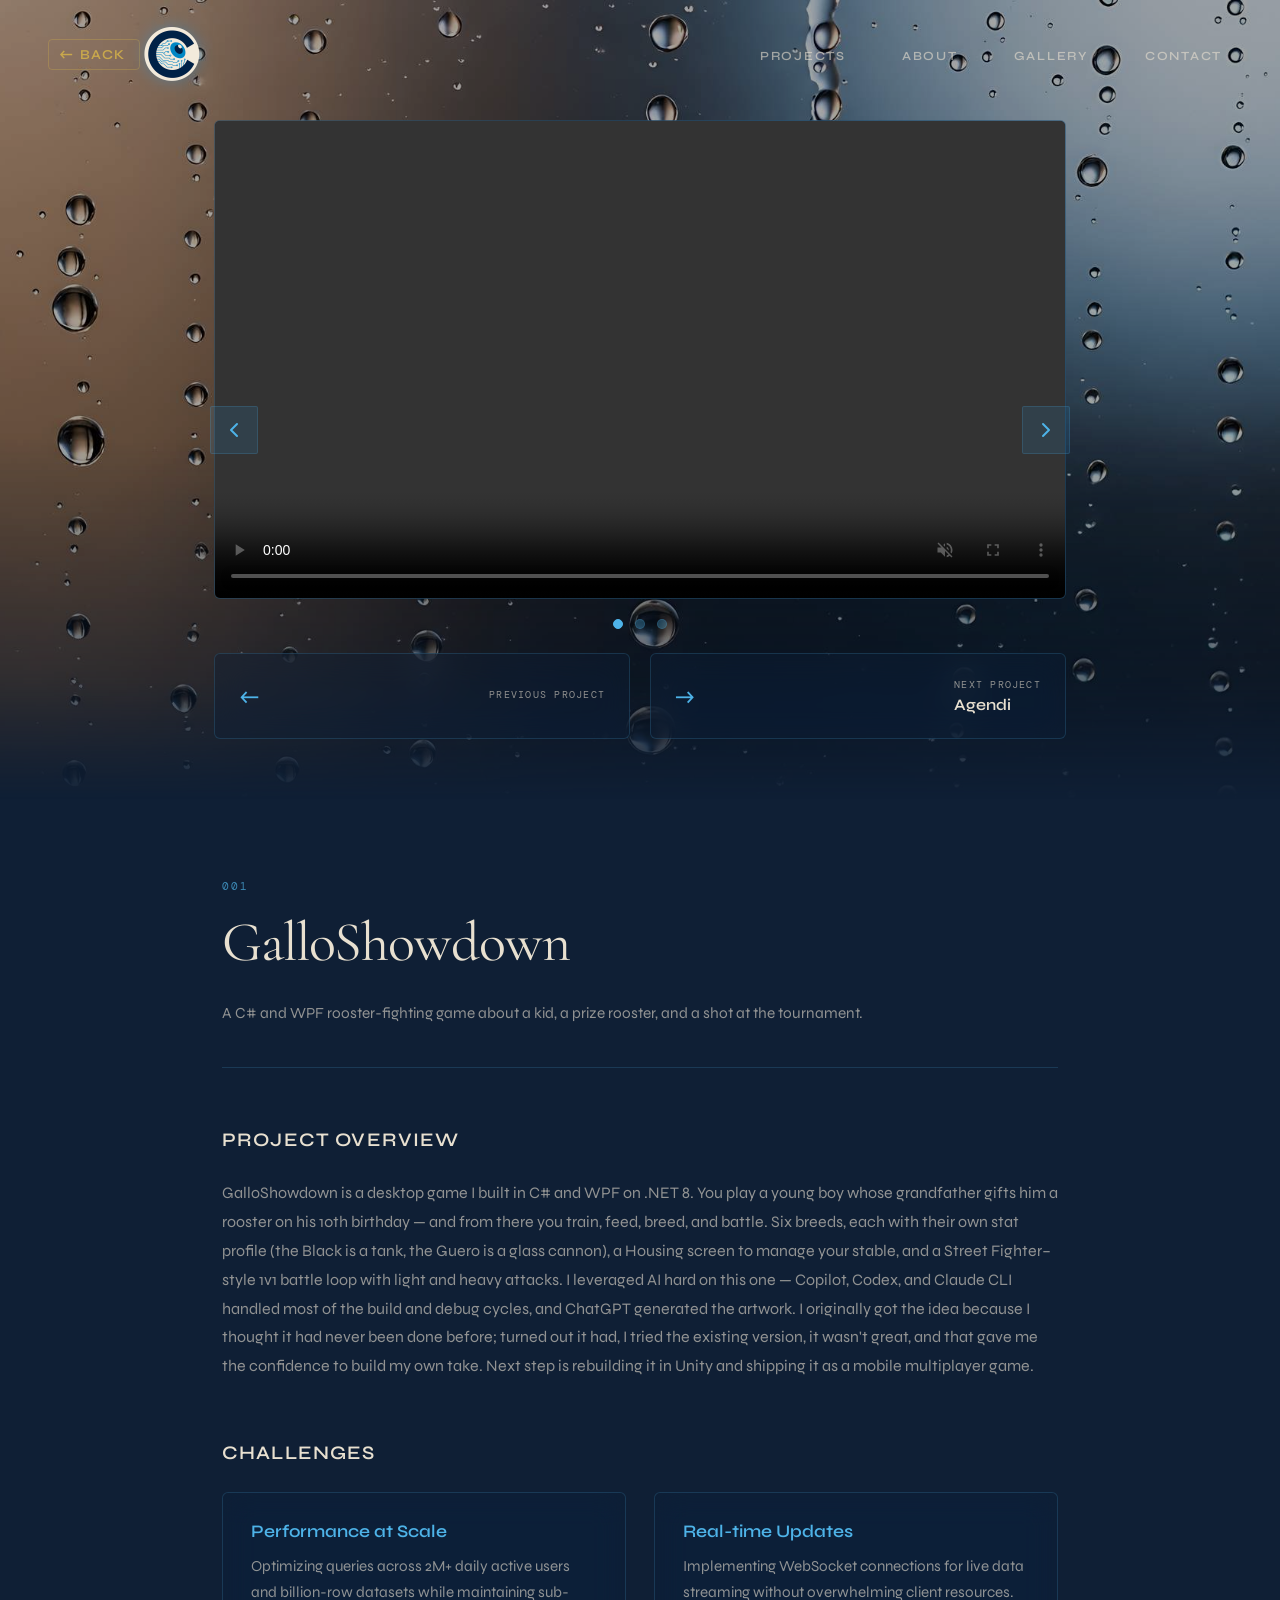
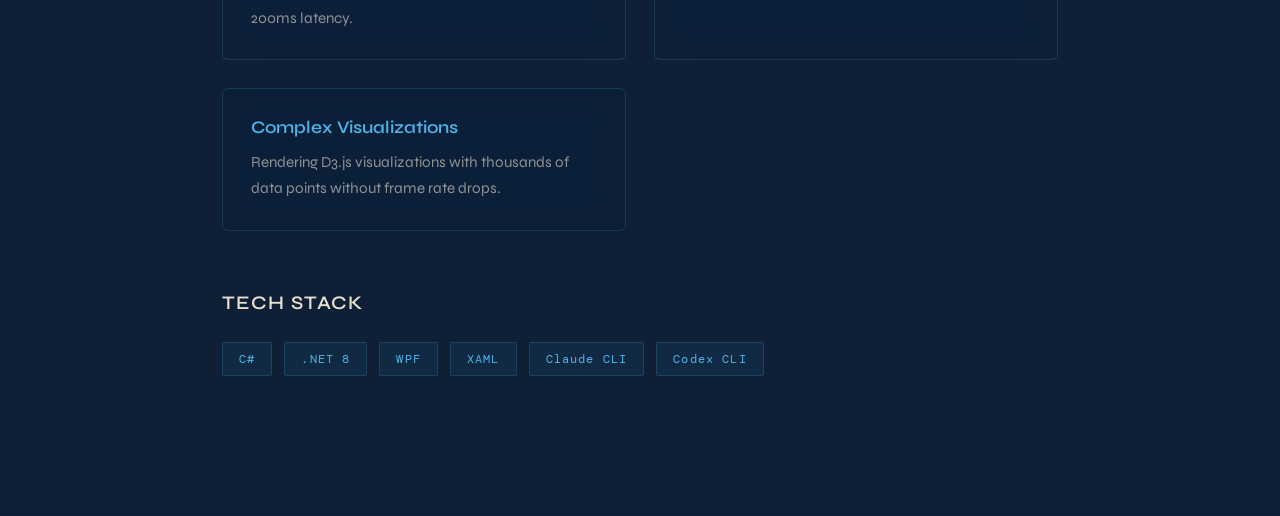
==== commit ac8b5436: "feat: add Bank Parser and Synthesizer screenshots to project detail pages Convert 5 new screenshots " ====
--- a/project-detail.html
+++ b/project-detail.html
@@ -126,6 +126,14 @@
           </div>
         </div>
 
+        <!-- Challenges Section -->
+        <div class="project-section" id="challengesSection">
+          <h2 class="section-subtitle" data-i18n="challengesLabel">Challenges</h2>
+          <div class="challenges-content" id="projectChallenges">
+            <!-- Challenge items populated by JavaScript -->
+          </div>
+        </div>
+
         <!-- Tech Stack / Tags Section -->
         <div class="project-tech-stack">
           <h2 class="section-subtitle" data-i18n="techStackLabel">Tech Stack</h2>
--- a/styles.css
+++ b/styles.css
@@ -10,7 +10,7 @@
   --cream-dim: rgba(232, 224, 208, 0.12);
   --glass-bg: rgba(15, 31, 53, 0.42);
   --glass-border: rgba(78, 179, 232, 0.18);
-  --glass-shadow: 0 8px 40px rgba(0, 0, 0, 0.45);
+  --glass-shadow: 0 4px 20px rgba(0, 0, 0, 0.35);
   --text-primary: #e8e0d0;
   --text-secondary: rgba(232, 224, 208, 0.60);
   --text-accent: #4eb3e8;
@@ -65,12 +65,12 @@
   justify-content: space-between;
   padding: 22px 48px;
   /* Subtle glass navbar that appears after scrolling */
-  transition: background 0.5s var(--ease-glass), backdrop-filter 0.5s;
+  transition: background 0.5s var(--ease-glass);
 }
 
 .navbar.scrolled {
   background: rgba(10, 20, 35, 0.72);
-  backdrop-filter: blur(18px) saturate(140%);
+  backdrop-filter: blur(10px) saturate(140%);
   border-bottom: 1px solid var(--glass-border);
 }
 
@@ -192,8 +192,8 @@
   border: 1px solid var(--glass-border);
   border-radius: 3px;
   cursor: pointer;
-  backdrop-filter: blur(16px) saturate(140%);
-  -webkit-backdrop-filter: blur(16px) saturate(140%);
+  backdrop-filter: blur(10px) saturate(140%);
+  -webkit-backdrop-filter: blur(10px) saturate(140%);
   transition: border-color 0.25s, color 0.25s, background 0.25s, transform 0.2s;
   display: flex;
   align-items: center;
@@ -239,7 +239,9 @@
   filter: none;
   z-index: 0;
   pointer-events: none;
-  contain: strict;
+  contain: layout style paint;
+  backface-visibility: hidden;
+  transition: transform 0.08s linear;
 }
 
 /* ---- LAYER 2: DROPLET GLASS LAYER ---- */
@@ -273,7 +275,9 @@
 
   z-index: 1;
   pointer-events: none;
-  contain: strict;
+  contain: layout style paint;
+  backface-visibility: hidden;
+  transition: transform 0.08s linear;
 }
 
 /* Glass sheen between bg and droplet layer */
@@ -548,7 +552,9 @@
   will-change: transform;
   filter: brightness(0.55) saturate(0.75);
   z-index: 0;
-  contain: strict;
+  contain: layout style paint;
+  backface-visibility: hidden;
+  transition: transform 0.08s linear;
 }
 
 /* ---- PROJECTS DROPLET LAYER ---- */
@@ -573,6 +579,8 @@
       rgba(0, 0, 0, 0.70) 88%,
       rgba(0, 0, 0, 0.92) 100%);
   z-index: 1;
+  backface-visibility: hidden;
+  transition: transform 0.08s linear;
 }
 
 /* Dark navy overlay to keep cards legible against the rain bg */
@@ -633,8 +641,8 @@
   background: rgba(8, 16, 28, 0.72);
   color: var(--cream);
   box-shadow: var(--glass-shadow);
-  backdrop-filter: blur(14px);
-  -webkit-backdrop-filter: blur(14px);
+  backdrop-filter: blur(8px);
+  -webkit-backdrop-filter: blur(8px);
   cursor: pointer;
   transform: translateY(-50%);
   transition: border-color 0.25s, color 0.25s, opacity 0.25s, transform 0.25s;
@@ -682,8 +690,8 @@
   border: 1px solid var(--glass-border);
   border-radius: 6px;
   padding: 28px;
-  backdrop-filter: blur(16px) saturate(130%);
-  -webkit-backdrop-filter: blur(16px) saturate(130%);
+  backdrop-filter: blur(10px) saturate(130%);
+  -webkit-backdrop-filter: blur(10px) saturate(130%);
   box-shadow: var(--glass-shadow), inset 0 1px 0 rgba(78, 179, 232, 0.08);
   transition:
     transform 0.38s var(--ease-glass),
@@ -708,10 +716,7 @@
 .project-card:hover {
   transform: translateY(-6px) scale(1.015);
   border-color: rgba(78, 179, 232, 0.40);
-  box-shadow:
-    0 20px 60px rgba(0, 0, 0, 0.55),
-    0 0 30px rgba(45, 143, 206, 0.12),
-    inset 0 1px 0 rgba(78, 179, 232, 0.12);
+  box-shadow: 0 8px 28px rgba(0, 0, 0, 0.45);
 }
 
 
@@ -879,30 +884,29 @@
    GALLERY SECTION
    ============================================================ */
 .gallery-section {
-  padding: 120px 0 80px;
-  background: var(--navy-mid);
-  border-top: 1px solid var(--glass-border);
-  border-bottom: 1px solid var(--glass-border);
   position: relative;
+  width: 100%;
   overflow: hidden;
-  content-visibility: auto;
-  contain-intrinsic-size: auto 800px;
-}
-
-/* Gallery background layers stay disabled on desktop; mobile re-enables them */
+}
+
 .gallery__bg {
   position: absolute;
   inset: -20% 0;
   background: url('imgs/rain_background.jpeg') center center / cover no-repeat;
-  filter: brightness(0.55) saturate(0.75);
+  will-change: transform;
+  filter: none;
   z-index: 0;
-  display: none;
+  pointer-events: none;
+  contain: layout style paint;
+  backface-visibility: hidden;
+  transition: transform 0.08s linear;
 }
 
 .gallery__droplets {
   position: absolute;
   inset: -20% 0;
   background: url('imgs/rain_background.jpeg') center center / cover no-repeat;
+  will-change: transform;
   filter: brightness(0.85) contrast(1.15) saturate(1.1);
   -webkit-mask-image: linear-gradient(to right,
       rgba(0, 0, 0, 0.92) 0%,
@@ -915,35 +919,54 @@
       rgba(0, 0, 0, 0.92) 0%,
       rgba(0, 0, 0, 0.70) 12%,
       rgba(0, 0, 0, 0.00) 28%,
+      rgba(0, 0, 0, 0.00) 72%,
       rgba(0, 0, 0, 0.70) 88%,
       rgba(0, 0, 0, 0.92) 100%);
   z-index: 1;
-  display: none;
+  pointer-events: none;
+  contain: layout style paint;
+  backface-visibility: hidden;
+  transition: transform 0.08s linear;
 }
 
 .gallery__overlay {
   position: absolute;
   inset: 0;
+  z-index: 2;
   background: transparent;
-  z-index: 2;
   pointer-events: none;
-  display: none;
-}
-
-.gallery-section .section-inner {
+}
+
+.gallery-section > .section-inner {
   position: relative;
   z-index: 10;
+  padding-top: 120px;
+  padding-bottom: 80px;
 }
 
 .gallery-header {
   margin-bottom: 56px;
 }
 
-/* Gallery grid */
-.gallery-grid {
-  display: grid;
-  grid-template-columns: repeat(3, 1fr);
-  gap: 24px;
+/* Gallery carousel */
+.gallery-carousel-wrapper {
+  position: relative;
+}
+
+.gallery-track {
+  display: flex;
+  gap: 20px;
+  overflow-x: auto;
+  scroll-behavior: smooth;
+  scroll-snap-type: x mandatory;
+  scrollbar-width: none;
+  -ms-overflow-style: none;
+  padding: 16px 2px 24px;
+  width: 100%;
+}
+
+.gallery-track::-webkit-scrollbar {
+  display: none;
 }
 
 .gallery-item {
@@ -952,6 +975,9 @@
   overflow: hidden;
   transition: transform 0.38s var(--ease-glass), box-shadow 0.38s var(--ease-glass);
   cursor: pointer;
+  flex: 0 0 calc((100% - 40px) / 3);
+  min-width: 0;
+  scroll-snap-align: start;
 }
 
 .gallery-image {
@@ -964,6 +990,14 @@
   overflow: hidden;
 }
 
+.gallery-image img {
+  width: 100%;
+  height: 100%;
+  object-fit: cover;
+  object-position: center;
+  display: block;
+}
+
 .gallery-item:hover .gallery-image::after {
   opacity: 1;
 }
@@ -994,7 +1028,7 @@
 
 .gallery-item:hover {
   transform: translateY(-4px);
-  box-shadow: 0 12px 40px rgba(0, 0, 0, 0.4);
+  box-shadow: 0 4px 20px rgba(0, 0, 0, 0.3);
 }
 
 /* ============================================================
@@ -1330,7 +1364,15 @@
 
 /* Gallery section */
 body.light-mode .gallery__overlay {
-  background: rgba(220, 213, 198, 0.60);
+  background:
+    radial-gradient(ellipse 80% 80% at 50% 50%,
+      transparent 50%,
+      rgba(232, 224, 208, 0.45) 100%),
+    linear-gradient(to right,
+      rgba(232, 224, 208, 0.25) 0%,
+      rgba(232, 224, 208, 0.00) 22%,
+      rgba(232, 224, 208, 0.00) 78%,
+      rgba(232, 224, 208, 0.25) 100%);
 }
 
 body.light-mode .gallery__bg {
@@ -1339,12 +1381,6 @@
 
 body.light-mode .gallery__droplets {
   filter: brightness(1.05) contrast(1.1) saturate(1.05);
-}
-
-body.light-mode .gallery-section {
-  background: #e8dfcc;
-  border-top-color: rgba(15, 31, 53, 0.12);
-  border-bottom-color: rgba(15, 31, 53, 0.12);
 }
 
 body.light-mode .gallery-section .section-label {
@@ -1560,8 +1596,8 @@
     right: -24px;
   }
 
-  .gallery-grid {
-    gap: 20px;
+  .gallery-item {
+    flex: 0 0 calc((100% - 40px) / 3);
   }
 }
 
@@ -1580,8 +1616,8 @@
     gap: 48px;
   }
 
-  .gallery-grid {
-    grid-template-columns: repeat(2, 1fr);
+  .gallery-item {
+    flex: 0 0 calc((100% - 20px) / 2);
   }
 }
 
@@ -1615,23 +1651,7 @@
     gap: 20px;
   }
 
-  .gallery-section {
-    background: transparent;
-  }
-
-  .gallery__bg,
-  .gallery__droplets,
-  .gallery__overlay {
-    display: block;
-  }
-
-  .gallery__bg,
-  .gallery__droplets {
-    top: -100vh;
-    bottom: -100vh;
-    left: 0;
-    right: 0;
-  }
+
 
   .footer-inner {
     grid-template-columns: 1fr;
@@ -1690,27 +1710,13 @@
     animation: blinkCursor 0.8s step-end infinite;
   }
 
-  /* Convert gallery grid to a swipeable carousel */
-  .gallery-grid {
-    display: flex;
-    overflow-x: auto;
-    scroll-snap-type: x mandatory;
-    scroll-padding-inline: 32px;
-    gap: 16px;
-    padding-bottom: 24px;
-    margin: 0 -32px;
-    padding-left: 32px;
-    padding-right: 32px;
-    scrollbar-width: none;
-    -ms-overflow-style: none;
-  }
-
-  .gallery-grid::-webkit-scrollbar {
-    display: none;
+  .gallery-carousel-wrapper {
+    overflow: hidden;
   }
 
   .gallery-item {
     flex: 0 0 85%;
+    max-width: 85%;
     scroll-snap-align: center;
   }
 
--- a/project-detail.css
+++ b/project-detail.css
@@ -130,6 +130,10 @@
   width: 100%;
   height: 100%;
   object-fit: cover;
+}
+
+.carousel-slide img.fit-contain {
+  object-fit: contain;
 }
 
 .carousel-slide-placeholder {
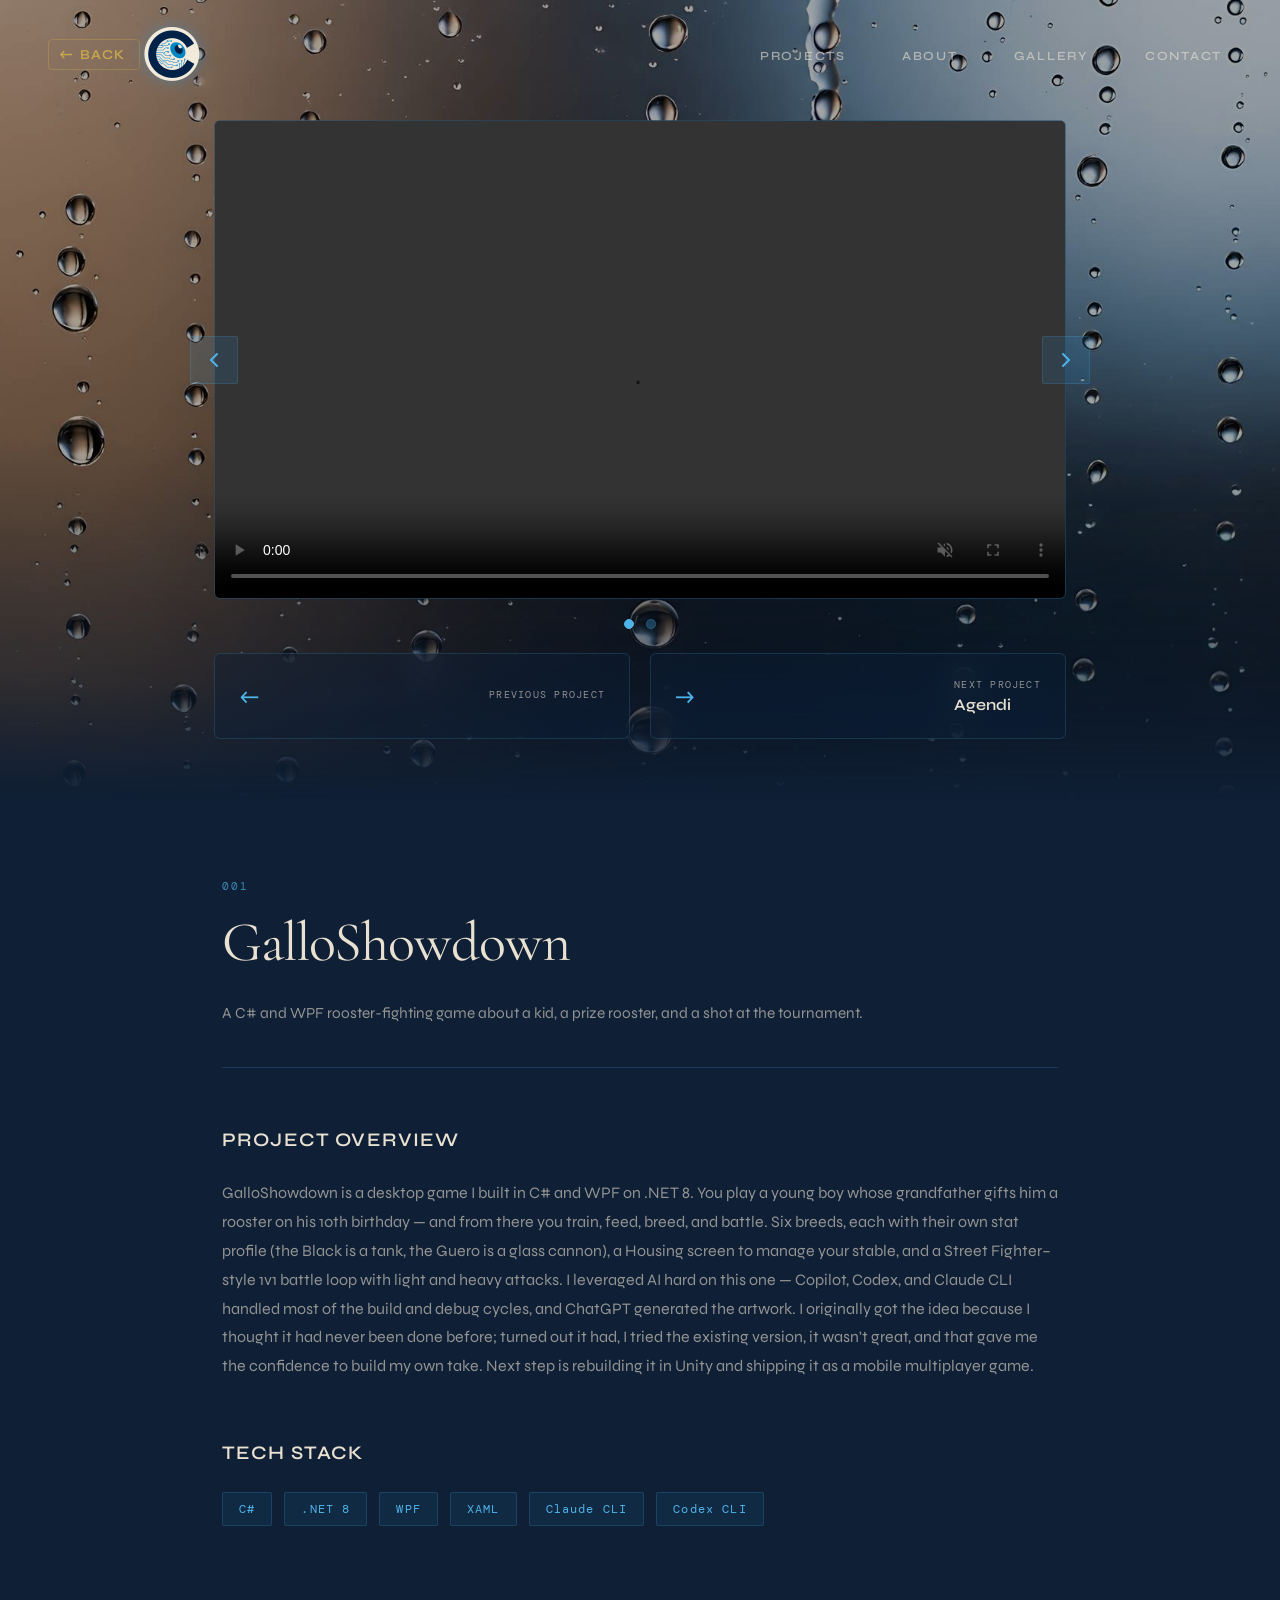
==== commit 8d7201c0: "changes 08/12" ====
--- a/project-detail.html
+++ b/project-detail.html
@@ -61,25 +61,27 @@
     <section class="project-hero">
       <div class="project-hero__bg" aria-hidden="true"></div>
       <div class="carousel-container">
-        <div class="carousel-wrapper">
-          <div class="carousel-track" id="carouselTrack">
-            <!-- Media items are dynamically inserted here -->
+        <div class="carousel-stage">
+          <div class="carousel-wrapper">
+            <div class="carousel-track" id="carouselTrack">
+              <!-- Media items are dynamically inserted here -->
+            </div>
           </div>
+
+          <!-- Desktop Navigation Arrows -->
+          <button class="carousel-arrow carousel-arrow--prev" id="carouselPrev" aria-label="Previous media">
+            <svg width="24" height="24" viewBox="0 0 24 24" fill="none" stroke="currentColor" stroke-width="2"
+              stroke-linecap="round" stroke-linejoin="round">
+              <polyline points="15 18 9 12 15 6"></polyline>
+            </svg>
+          </button>
+          <button class="carousel-arrow carousel-arrow--next" id="carouselNext" aria-label="Next media">
+            <svg width="24" height="24" viewBox="0 0 24 24" fill="none" stroke="currentColor" stroke-width="2"
+              stroke-linecap="round" stroke-linejoin="round">
+              <polyline points="9 18 15 12 9 6"></polyline>
+            </svg>
+          </button>
         </div>
-
-        <!-- Desktop Navigation Arrows -->
-        <button class="carousel-arrow carousel-arrow--prev" id="carouselPrev" aria-label="Previous media">
-          <svg width="24" height="24" viewBox="0 0 24 24" fill="none" stroke="currentColor" stroke-width="2"
-            stroke-linecap="round" stroke-linejoin="round">
-            <polyline points="15 18 9 12 15 6"></polyline>
-          </svg>
-        </button>
-        <button class="carousel-arrow carousel-arrow--next" id="carouselNext" aria-label="Next media">
-          <svg width="24" height="24" viewBox="0 0 24 24" fill="none" stroke="currentColor" stroke-width="2"
-            stroke-linecap="round" stroke-linejoin="round">
-            <polyline points="9 18 15 12 9 6"></polyline>
-          </svg>
-        </button>
 
         <!-- Carousel Indicators -->
         <div class="carousel-indicators" id="carouselIndicators"></div>
--- a/project-detail.css
+++ b/project-detail.css
@@ -94,6 +94,10 @@
   padding: 0 24px;
 }
 
+.carousel-stage {
+  position: relative;
+}
+
 .carousel-wrapper {
   position: relative;
   width: 100%;
@@ -125,14 +129,20 @@
   position: relative;
 }
 
-.carousel-slide img,
+.carousel-slide img {
+  width: 100%;
+  height: 100%;
+  object-fit: contain;
+}
+
 .carousel-slide video {
   width: 100%;
   height: 100%;
   object-fit: cover;
 }
 
-.carousel-slide img.fit-contain {
+.carousel-slide img.fit-contain,
+.carousel-slide video.fit-contain {
   object-fit: contain;
 }
 
@@ -174,11 +184,11 @@
 }
 
 .carousel-arrow--prev {
-  left: 20px;
+  left: -24px;
 }
 
 .carousel-arrow--next {
-  right: 20px;
+  right: -24px;
 }
 
 /* Hide arrows on mobile */
@@ -685,4 +695,3 @@
   border-color: rgba(15, 31, 53, 0.15);
   background: rgba(26, 90, 138, 0.07);
 }
-
